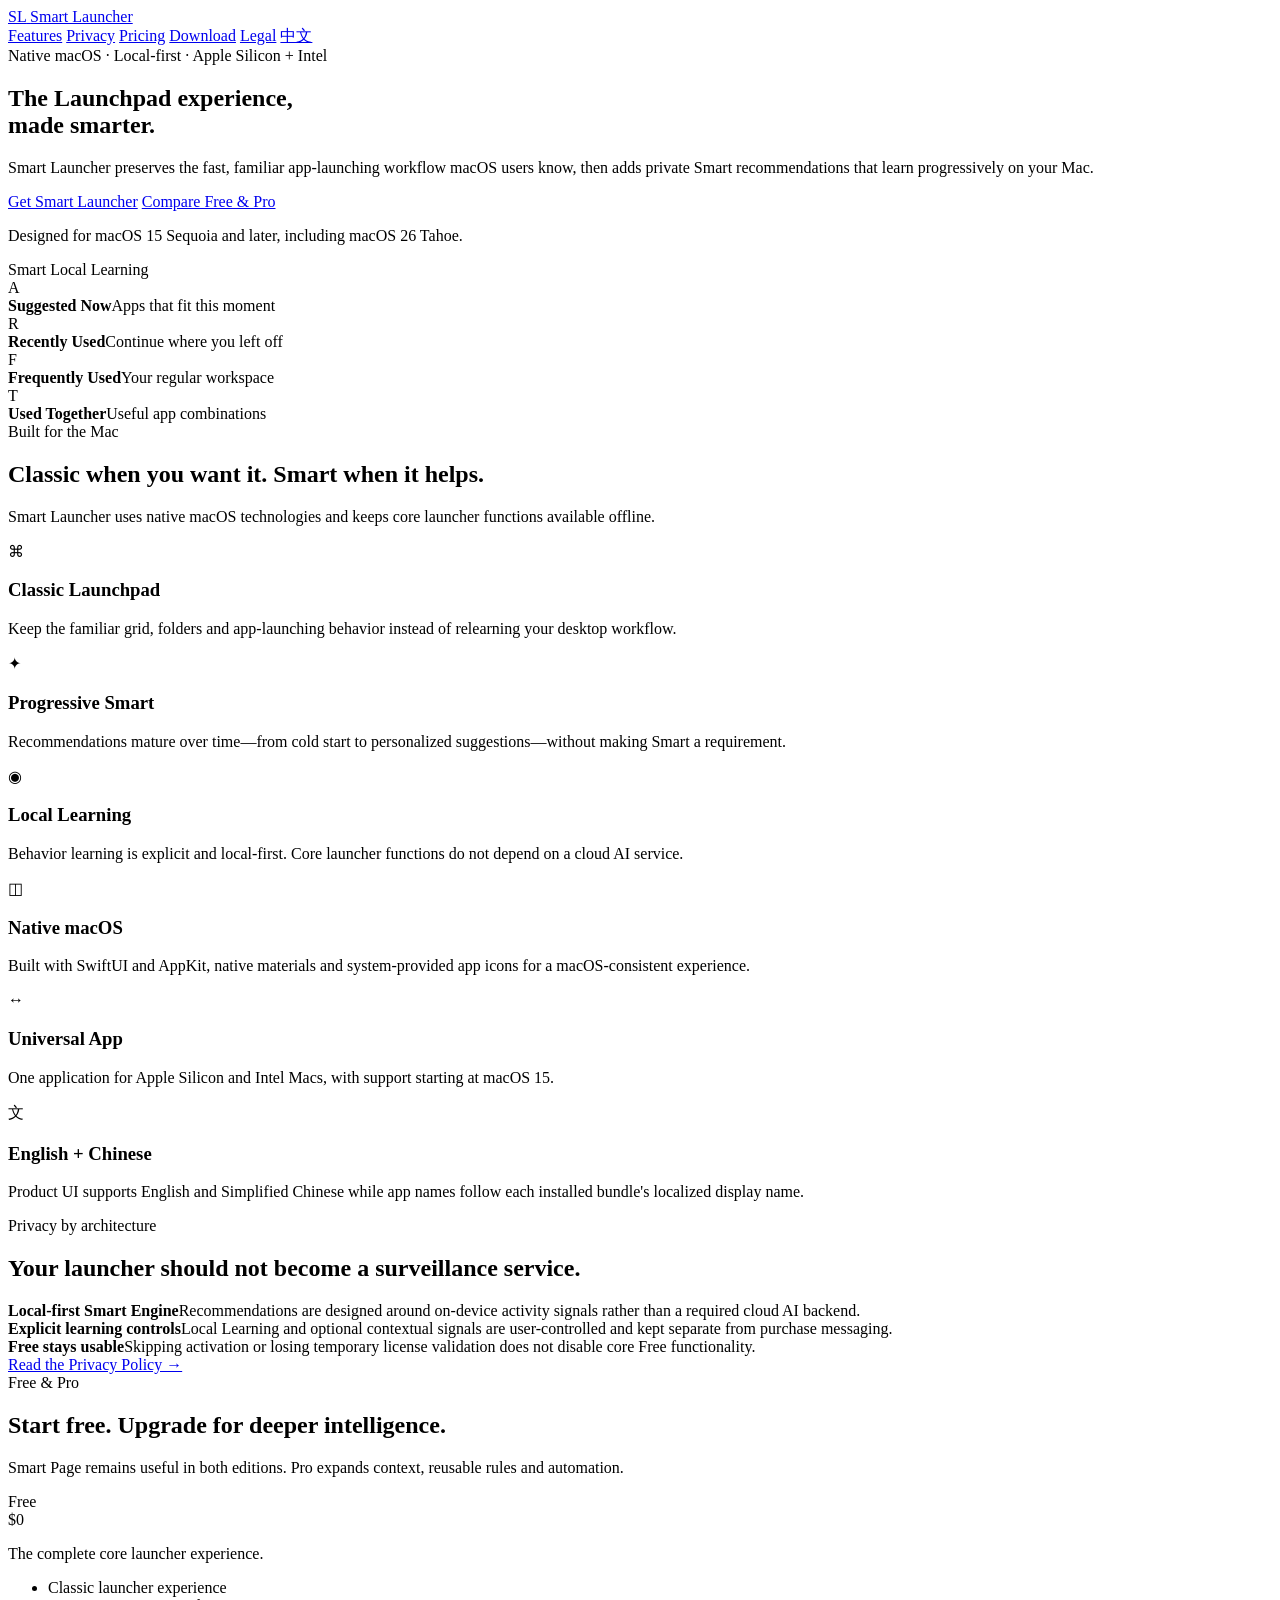
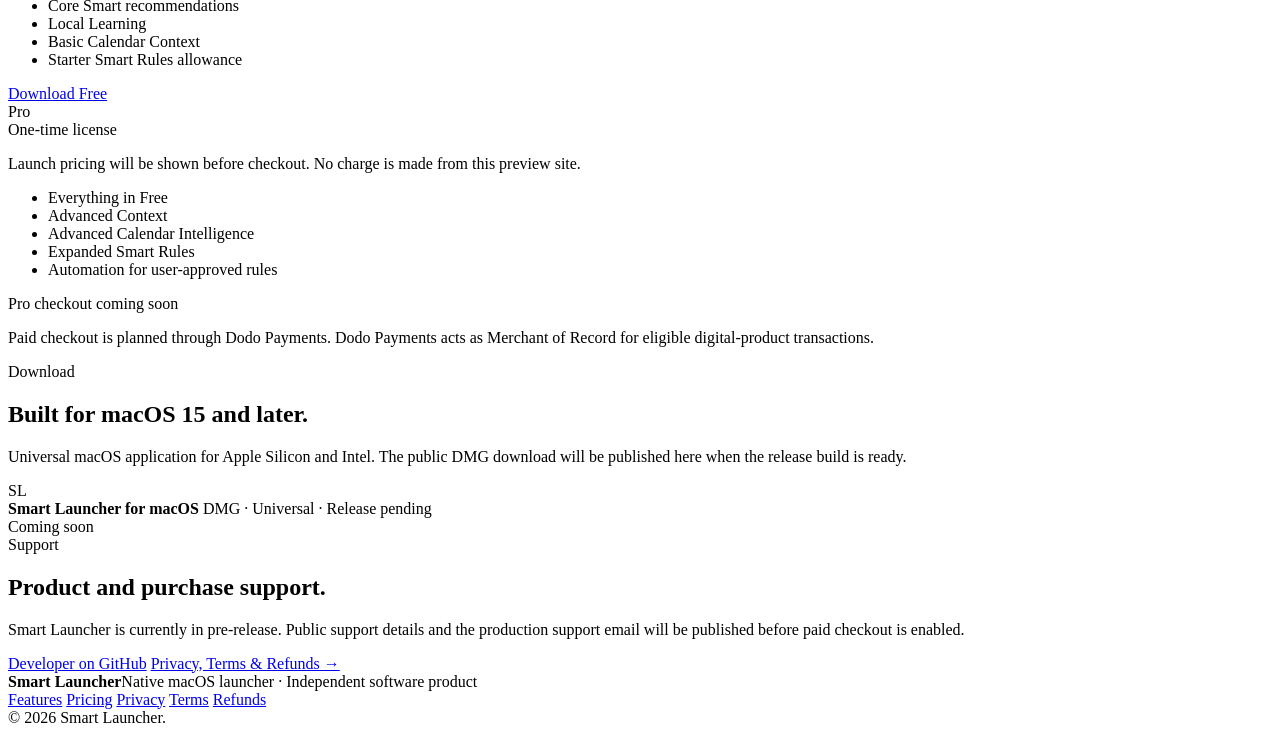
==== index.html @ ef4500dd "feat: add English landing page" ====
<!doctype html>
<html lang="en" data-page="home">
<head>
  <meta charset="utf-8">
  <meta name="viewport" content="width=device-width, initial-scale=1">
  <meta name="description" content="Smart Launcher is a native macOS launcher that keeps the familiar Launchpad experience and adds private, local-first Smart recommendations.">
  <meta name="theme-color" content="#f5f5f7">
  <link rel="alternate" hreflang="en" href="./index.html">
  <link rel="alternate" hreflang="zh-Hans" href="./index-zh.html">
  <title>Smart Launcher — A smarter Launchpad for macOS</title>
  <link rel="stylesheet" href="./assets/styles.css">
</head>
<body>
  <header class="site-header">
    <div class="shell nav-wrap">
      <a class="brand" href="#top" aria-label="Smart Launcher home">
        <span class="brand-mark" aria-hidden="true">SL</span>
        <span>Smart Launcher</span>
      </a>
      <nav class="nav-links" aria-label="Primary navigation">
        <a href="#features">Features</a>
        <a href="#privacy">Privacy</a>
        <a href="#pricing">Pricing</a>
        <a href="#download">Download</a>
        <a href="./legal.html">Legal</a>
        <a class="language-switch" href="./index-zh.html" data-set-lang="zh-Hans" lang="zh-Hans">中文</a>
      </nav>
    </div>
  </header>

  <main id="top">
    <section class="hero shell">
      <div class="eyebrow">Native macOS · Local-first · Apple Silicon + Intel</div>
      <h1>The Launchpad experience,<br><span>made smarter.</span></h1>
      <p class="hero-copy">Smart Launcher preserves the fast, familiar app-launching workflow macOS users know, then adds private Smart recommendations that learn progressively on your Mac.</p>
      <div class="hero-actions">
        <a class="button button-primary" href="#download">Get Smart Launcher</a>
        <a class="button button-secondary" href="#pricing">Compare Free &amp; Pro</a>
      </div>
      <p class="compatibility">Designed for macOS 15 Sequoia and later, including macOS 26 Tahoe.</p>

      <div class="launcher-demo" aria-label="Illustration of Smart Launcher">
        <div class="demo-topbar">
          <span class="demo-title">Smart</span>
          <span class="demo-chip">Local Learning</span>
        </div>
        <div class="demo-grid">
          <div class="demo-card"><div class="demo-icon">A</div><strong>Suggested Now</strong><span>Apps that fit this moment</span></div>
          <div class="demo-card"><div class="demo-icon">R</div><strong>Recently Used</strong><span>Continue where you left off</span></div>
          <div class="demo-card"><div class="demo-icon">F</div><strong>Frequently Used</strong><span>Your regular workspace</span></div>
          <div class="demo-card"><div class="demo-icon">T</div><strong>Used Together</strong><span>Useful app combinations</span></div>
        </div>
      </div>
    </section>

    <section id="features" class="section shell">
      <div class="section-heading">
        <div class="eyebrow">Built for the Mac</div>
        <h2>Classic when you want it. Smart when it helps.</h2>
        <p>Smart Launcher uses native macOS technologies and keeps core launcher functions available offline.</p>
      </div>
      <div class="feature-grid">
        <article class="feature-card">
          <div class="feature-symbol">⌘</div>
          <h3>Classic Launchpad</h3>
          <p>Keep the familiar grid, folders and app-launching behavior instead of relearning your desktop workflow.</p>
        </article>
        <article class="feature-card">
          <div class="feature-symbol">✦</div>
          <h3>Progressive Smart</h3>
          <p>Recommendations mature over time—from cold start to personalized suggestions—without making Smart a requirement.</p>
        </article>
        <article class="feature-card">
          <div class="feature-symbol">◉</div>
          <h3>Local Learning</h3>
          <p>Behavior learning is explicit and local-first. Core launcher functions do not depend on a cloud AI service.</p>
        </article>
        <article class="feature-card">
          <div class="feature-symbol">◫</div>
          <h3>Native macOS</h3>
          <p>Built with SwiftUI and AppKit, native materials and system-provided app icons for a macOS-consistent experience.</p>
        </article>
        <article class="feature-card">
          <div class="feature-symbol">↔</div>
          <h3>Universal App</h3>
          <p>One application for Apple Silicon and Intel Macs, with support starting at macOS 15.</p>
        </article>
        <article class="feature-card">
          <div class="feature-symbol">文</div>
          <h3>English + Chinese</h3>
          <p>Product UI supports English and Simplified Chinese while app names follow each installed bundle's localized display name.</p>
        </article>
      </div>
    </section>

    <section id="privacy" class="section section-soft">
      <div class="shell privacy-layout">
        <div>
          <div class="eyebrow">Privacy by architecture</div>
          <h2>Your launcher should not become a surveillance service.</h2>
        </div>
        <div class="privacy-points">
          <div><strong>Local-first Smart Engine</strong><span>Recommendations are designed around on-device activity signals rather than a required cloud AI backend.</span></div>
          <div><strong>Explicit learning controls</strong><span>Local Learning and optional contextual signals are user-controlled and kept separate from purchase messaging.</span></div>
          <div><strong>Free stays usable</strong><span>Skipping activation or losing temporary license validation does not disable core Free functionality.</span></div>
          <a class="text-link" href="./legal.html#privacy-policy">Read the Privacy Policy →</a>
        </div>
      </div>
    </section>

    <section id="pricing" class="section shell">
      <div class="section-heading centered">
        <div class="eyebrow">Free &amp; Pro</div>
        <h2>Start free. Upgrade for deeper intelligence.</h2>
        <p>Smart Page remains useful in both editions. Pro expands context, reusable rules and automation.</p>
      </div>
      <div class="pricing-grid">
        <article class="price-card">
          <div class="price-kicker">Free</div>
          <div class="price">$0</div>
          <p class="price-copy">The complete core launcher experience.</p>
          <ul>
            <li>Classic launcher experience</li>
            <li>Core Smart recommendations</li>
            <li>Local Learning</li>
            <li>Basic Calendar Context</li>
            <li>Starter Smart Rules allowance</li>
          </ul>
          <a class="button button-secondary full" href="#download">Download Free</a>
        </article>
        <article class="price-card price-card-pro">
          <div class="price-kicker">Pro</div>
          <div class="price price-text">One-time license</div>
          <p class="price-copy">Launch pricing will be shown before checkout. No charge is made from this preview site.</p>
          <ul>
            <li>Everything in Free</li>
            <li>Advanced Context</li>
            <li>Advanced Calendar Intelligence</li>
            <li>Expanded Smart Rules</li>
            <li>Automation for user-approved rules</li>
          </ul>
          <span class="button button-disabled full" aria-disabled="true">Pro checkout coming soon</span>
        </article>
      </div>
      <p class="pricing-note">Paid checkout is planned through Dodo Payments. Dodo Payments acts as Merchant of Record for eligible digital-product transactions.</p>
    </section>

    <section id="download" class="section section-dark">
      <div class="shell download-layout">
        <div>
          <div class="eyebrow light">Download</div>
          <h2>Built for macOS 15 and later.</h2>
          <p>Universal macOS application for Apple Silicon and Intel. The public DMG download will be published here when the release build is ready.</p>
        </div>
        <div class="download-card">
          <div class="download-icon">SL</div>
          <div>
            <strong>Smart Launcher for macOS</strong>
            <span>DMG · Universal · Release pending</span>
          </div>
          <span class="button button-disabled-dark" aria-disabled="true">Coming soon</span>
        </div>
      </div>
    </section>

    <section id="support" class="section shell support-section">
      <div>
        <div class="eyebrow">Support</div>
        <h2>Product and purchase support.</h2>
        <p>Smart Launcher is currently in pre-release. Public support details and the production support email will be published before paid checkout is enabled.</p>
      </div>
      <div class="support-links">
        <a class="button button-secondary" href="https://github.com/qianer-lab" rel="noreferrer">Developer on GitHub</a>
        <a class="text-link" href="./legal.html">Privacy, Terms &amp; Refunds →</a>
      </div>
    </section>
  </main>

  <footer class="site-footer">
    <div class="shell footer-wrap">
      <div><strong>Smart Launcher</strong><span>Native macOS launcher · Independent software product</span></div>
      <nav aria-label="Footer navigation">
        <a href="#features">Features</a>
        <a href="#pricing">Pricing</a>
        <a href="./legal.html#privacy-policy">Privacy</a>
        <a href="./legal.html#terms">Terms</a>
        <a href="./legal.html#refund-policy">Refunds</a>
      </nav>
      <div class="copyright">© <span id="year">2026</span> Smart Launcher.</div>
    </div>
  </footer>

  <script src="./assets/site.js"></script>
</body>
</html>
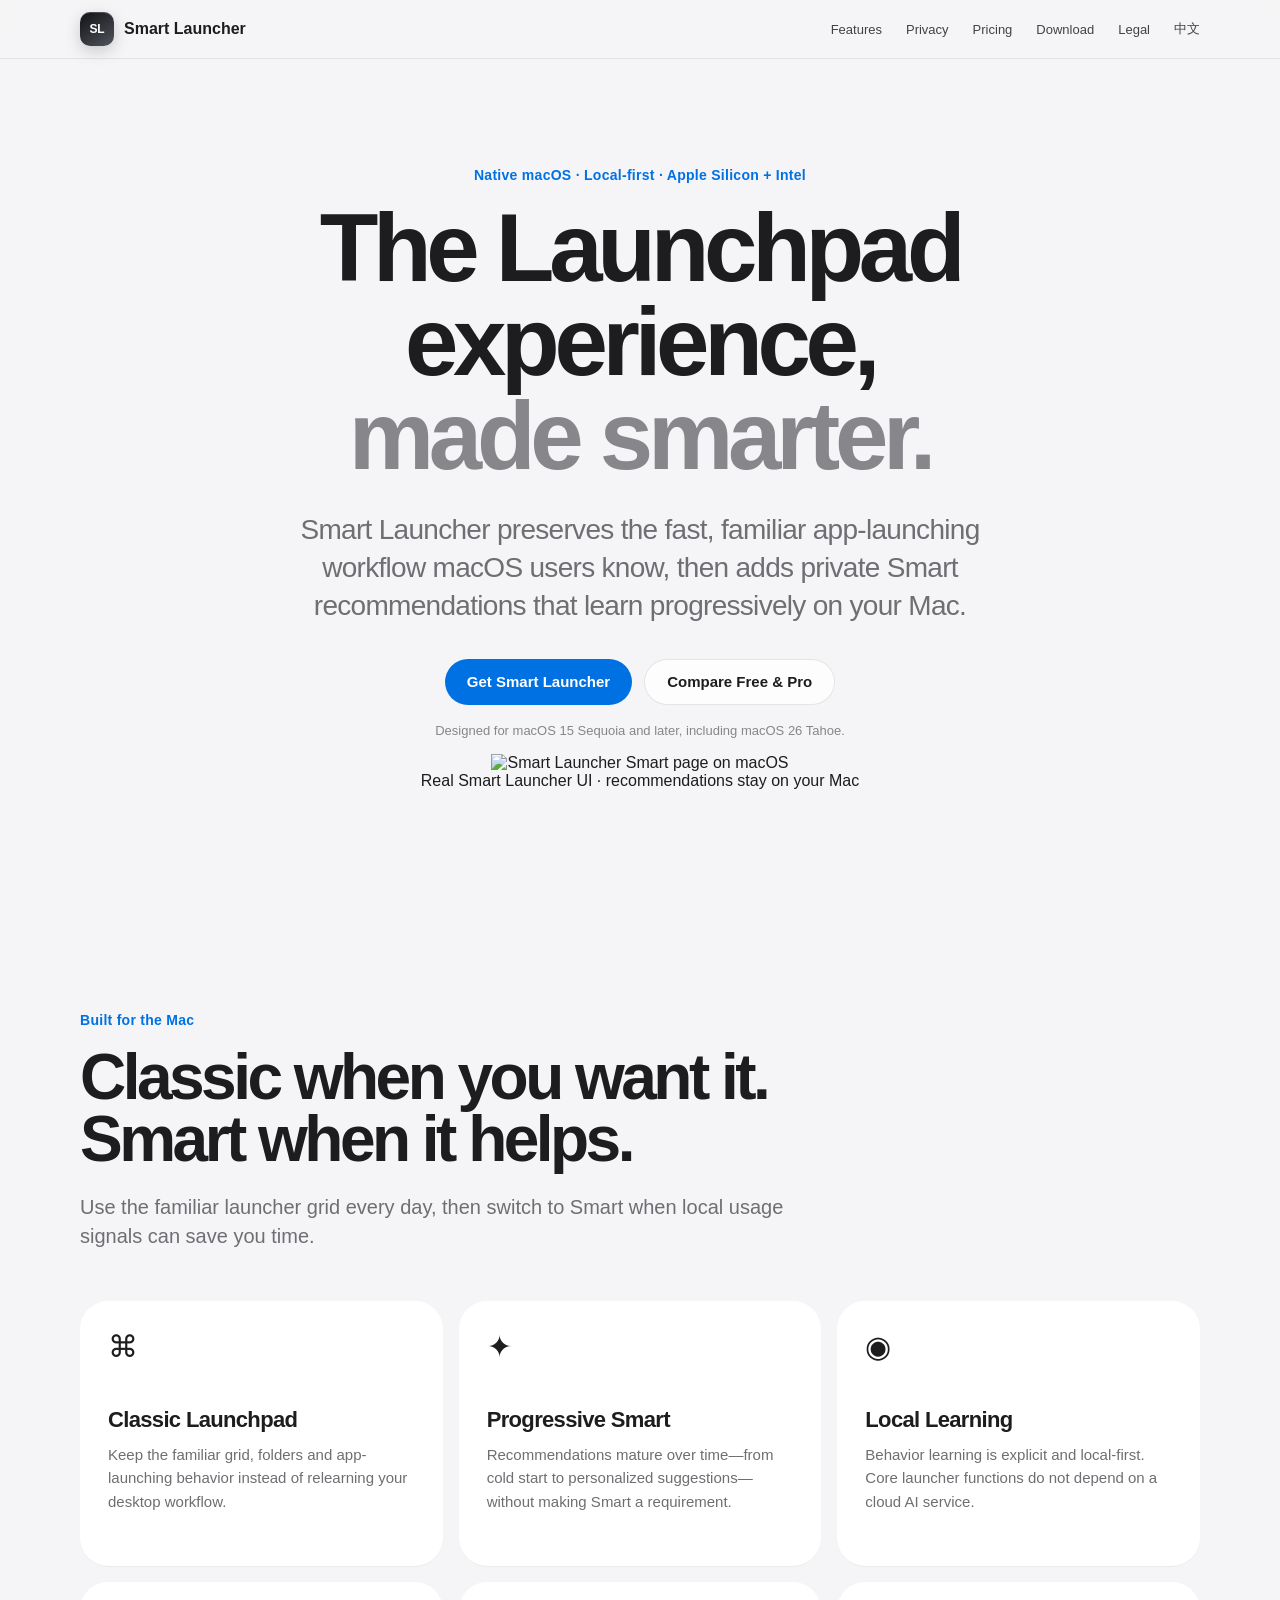
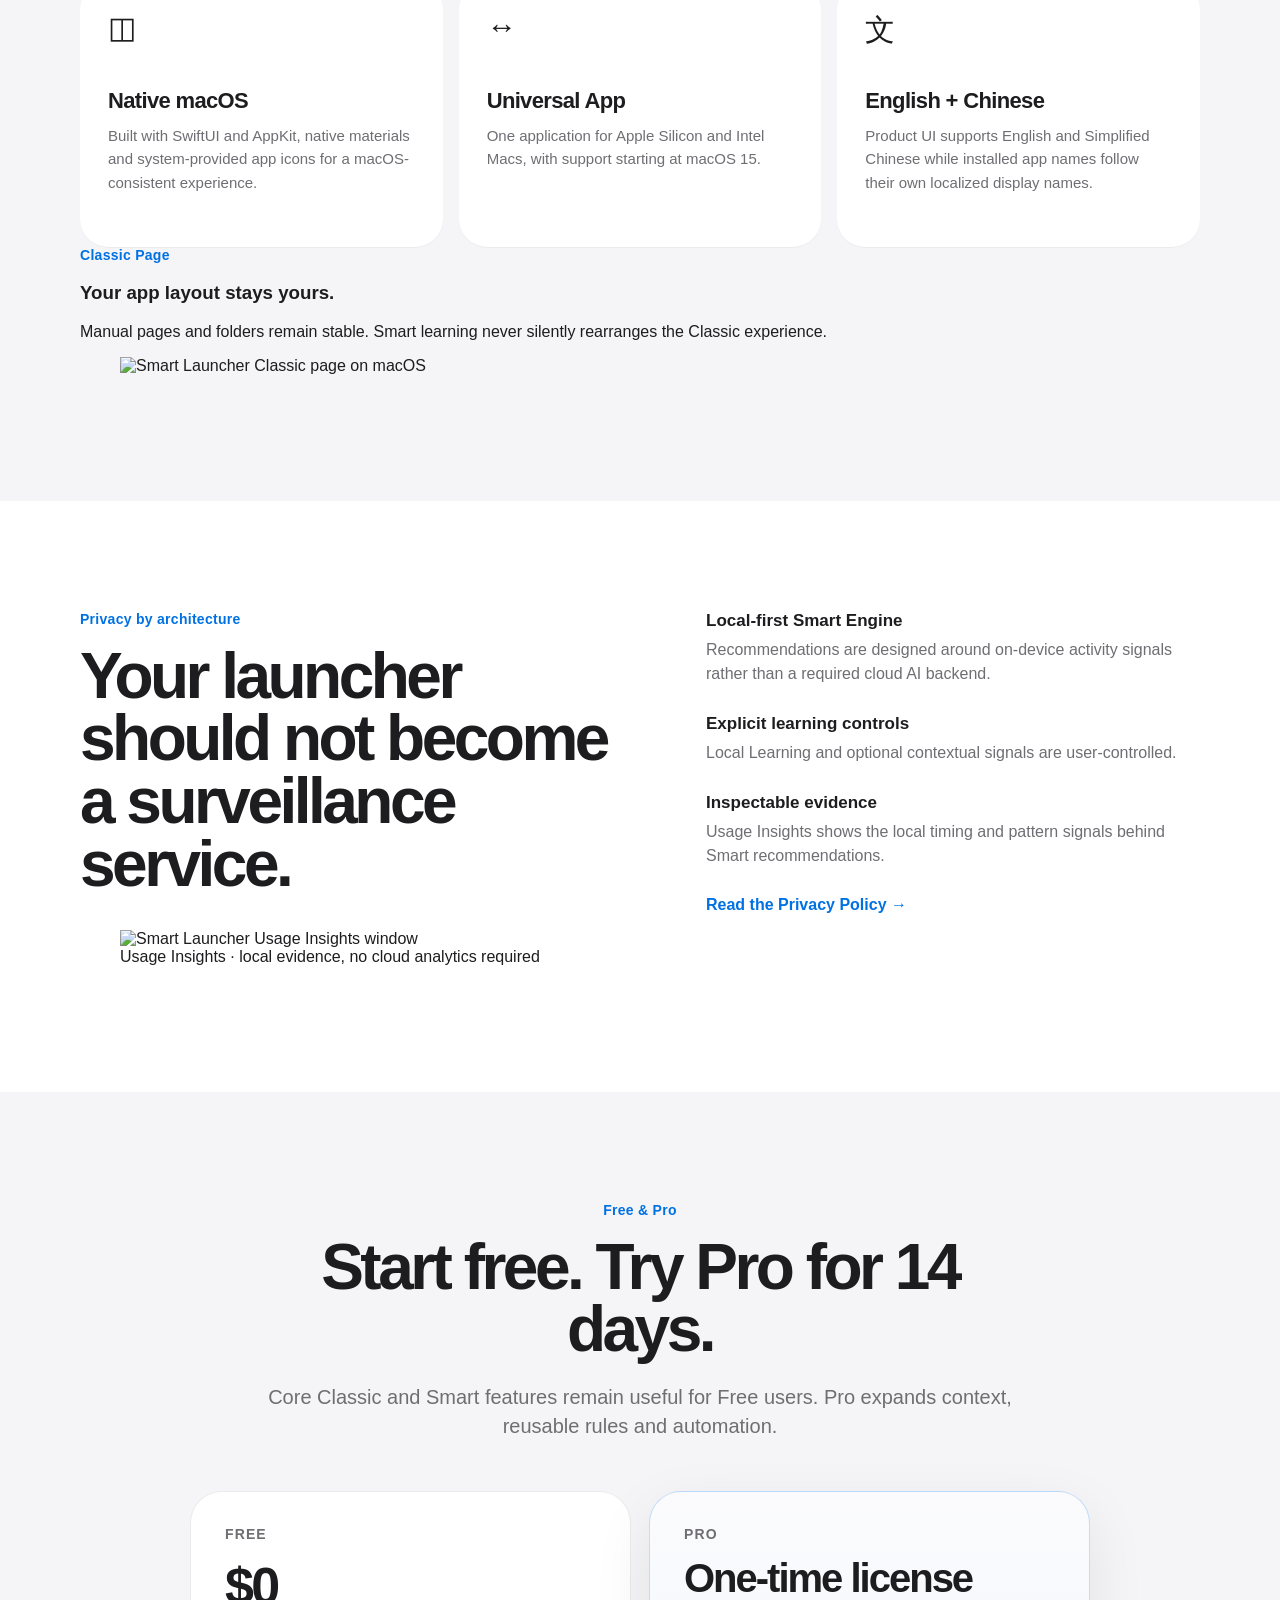
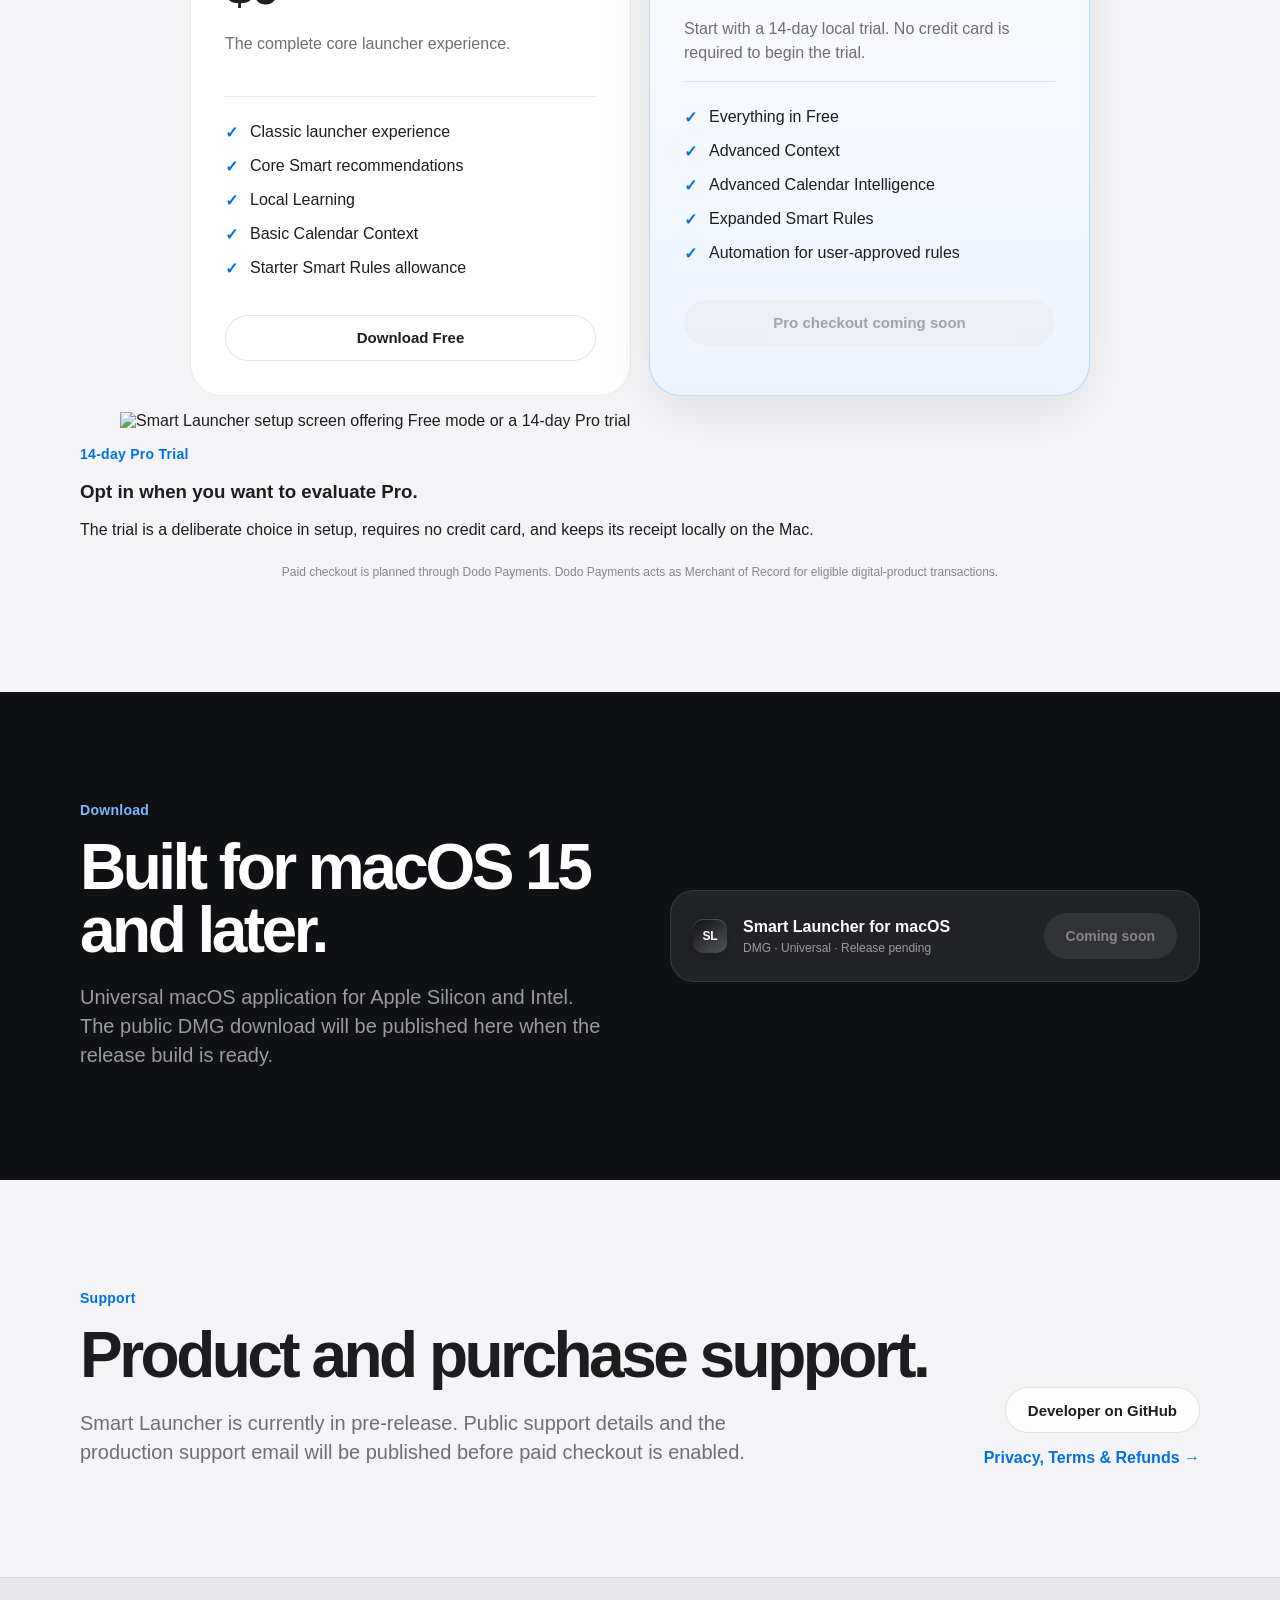
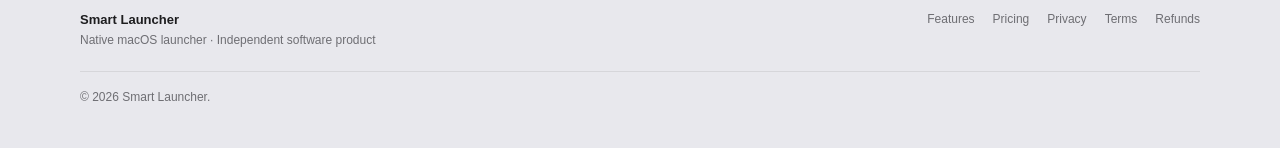
==== commit 2581436a: "web: replace mock hero with real product screenshots" ====
--- a/index.html
+++ b/index.html
@@ -9,20 +9,16 @@
   <link rel="alternate" hreflang="zh-Hans" href="./index-zh.html">
   <title>Smart Launcher — A smarter Launchpad for macOS</title>
   <link rel="stylesheet" href="./assets/styles.css">
+  <link rel="stylesheet" href="./assets/product-shots.css">
 </head>
 <body>
   <header class="site-header">
     <div class="shell nav-wrap">
       <a class="brand" href="#top" aria-label="Smart Launcher home">
-        <span class="brand-mark" aria-hidden="true">SL</span>
-        <span>Smart Launcher</span>
+        <span class="brand-mark" aria-hidden="true">SL</span><span>Smart Launcher</span>
       </a>
       <nav class="nav-links" aria-label="Primary navigation">
-        <a href="#features">Features</a>
-        <a href="#privacy">Privacy</a>
-        <a href="#pricing">Pricing</a>
-        <a href="#download">Download</a>
-        <a href="./legal.html">Legal</a>
+        <a href="#features">Features</a><a href="#privacy">Privacy</a><a href="#pricing">Pricing</a><a href="#download">Download</a><a href="./legal.html">Legal</a>
         <a class="language-switch" href="./index-zh.html" data-set-lang="zh-Hans" lang="zh-Hans">中文</a>
       </nav>
     </div>
@@ -33,163 +29,66 @@
       <div class="eyebrow">Native macOS · Local-first · Apple Silicon + Intel</div>
       <h1>The Launchpad experience,<br><span>made smarter.</span></h1>
       <p class="hero-copy">Smart Launcher preserves the fast, familiar app-launching workflow macOS users know, then adds private Smart recommendations that learn progressively on your Mac.</p>
-      <div class="hero-actions">
-        <a class="button button-primary" href="#download">Get Smart Launcher</a>
-        <a class="button button-secondary" href="#pricing">Compare Free &amp; Pro</a>
-      </div>
+      <div class="hero-actions"><a class="button button-primary" href="#download">Get Smart Launcher</a><a class="button button-secondary" href="#pricing">Compare Free &amp; Pro</a></div>
       <p class="compatibility">Designed for macOS 15 Sequoia and later, including macOS 26 Tahoe.</p>
-
-      <div class="launcher-demo" aria-label="Illustration of Smart Launcher">
-        <div class="demo-topbar">
-          <span class="demo-title">Smart</span>
-          <span class="demo-chip">Local Learning</span>
-        </div>
-        <div class="demo-grid">
-          <div class="demo-card"><div class="demo-icon">A</div><strong>Suggested Now</strong><span>Apps that fit this moment</span></div>
-          <div class="demo-card"><div class="demo-icon">R</div><strong>Recently Used</strong><span>Continue where you left off</span></div>
-          <div class="demo-card"><div class="demo-icon">F</div><strong>Frequently Used</strong><span>Your regular workspace</span></div>
-          <div class="demo-card"><div class="demo-icon">T</div><strong>Used Together</strong><span>Useful app combinations</span></div>
-        </div>
-      </div>
+      <figure class="product-shot product-shot-hero">
+        <img src="./assets/screenshots/smart-en.jpg" alt="Smart Launcher Smart page on macOS" width="1000" height="650" fetchpriority="high">
+        <figcaption>Real Smart Launcher UI · recommendations stay on your Mac</figcaption>
+      </figure>
     </section>
 
     <section id="features" class="section shell">
-      <div class="section-heading">
-        <div class="eyebrow">Built for the Mac</div>
-        <h2>Classic when you want it. Smart when it helps.</h2>
-        <p>Smart Launcher uses native macOS technologies and keeps core launcher functions available offline.</p>
+      <div class="section-heading"><div class="eyebrow">Built for the Mac</div><h2>Classic when you want it. Smart when it helps.</h2><p>Use the familiar launcher grid every day, then switch to Smart when local usage signals can save you time.</p></div>
+      <div class="feature-grid">
+        <article class="feature-card"><div class="feature-symbol">⌘</div><h3>Classic Launchpad</h3><p>Keep the familiar grid, folders and app-launching behavior instead of relearning your desktop workflow.</p></article>
+        <article class="feature-card"><div class="feature-symbol">✦</div><h3>Progressive Smart</h3><p>Recommendations mature over time—from cold start to personalized suggestions—without making Smart a requirement.</p></article>
+        <article class="feature-card"><div class="feature-symbol">◉</div><h3>Local Learning</h3><p>Behavior learning is explicit and local-first. Core launcher functions do not depend on a cloud AI service.</p></article>
+        <article class="feature-card"><div class="feature-symbol">◫</div><h3>Native macOS</h3><p>Built with SwiftUI and AppKit, native materials and system-provided app icons for a macOS-consistent experience.</p></article>
+        <article class="feature-card"><div class="feature-symbol">↔</div><h3>Universal App</h3><p>One application for Apple Silicon and Intel Macs, with support starting at macOS 15.</p></article>
+        <article class="feature-card"><div class="feature-symbol">文</div><h3>English + Chinese</h3><p>Product UI supports English and Simplified Chinese while installed app names follow their own localized display names.</p></article>
       </div>
-      <div class="feature-grid">
-        <article class="feature-card">
-          <div class="feature-symbol">⌘</div>
-          <h3>Classic Launchpad</h3>
-          <p>Keep the familiar grid, folders and app-launching behavior instead of relearning your desktop workflow.</p>
-        </article>
-        <article class="feature-card">
-          <div class="feature-symbol">✦</div>
-          <h3>Progressive Smart</h3>
-          <p>Recommendations mature over time—from cold start to personalized suggestions—without making Smart a requirement.</p>
-        </article>
-        <article class="feature-card">
-          <div class="feature-symbol">◉</div>
-          <h3>Local Learning</h3>
-          <p>Behavior learning is explicit and local-first. Core launcher functions do not depend on a cloud AI service.</p>
-        </article>
-        <article class="feature-card">
-          <div class="feature-symbol">◫</div>
-          <h3>Native macOS</h3>
-          <p>Built with SwiftUI and AppKit, native materials and system-provided app icons for a macOS-consistent experience.</p>
-        </article>
-        <article class="feature-card">
-          <div class="feature-symbol">↔</div>
-          <h3>Universal App</h3>
-          <p>One application for Apple Silicon and Intel Macs, with support starting at macOS 15.</p>
-        </article>
-        <article class="feature-card">
-          <div class="feature-symbol">文</div>
-          <h3>English + Chinese</h3>
-          <p>Product UI supports English and Simplified Chinese while app names follow each installed bundle's localized display name.</p>
-        </article>
+      <div class="product-story product-story-classic">
+        <div class="product-story-copy"><div class="eyebrow">Classic Page</div><h3>Your app layout stays yours.</h3><p>Manual pages and folders remain stable. Smart learning never silently rearranges the Classic experience.</p></div>
+        <figure class="product-shot"><img src="./assets/screenshots/classic-en.jpg" alt="Smart Launcher Classic page on macOS" width="1000" height="650" loading="lazy"></figure>
       </div>
     </section>
 
     <section id="privacy" class="section section-soft">
       <div class="shell privacy-layout">
-        <div>
-          <div class="eyebrow">Privacy by architecture</div>
-          <h2>Your launcher should not become a surveillance service.</h2>
-        </div>
+        <div><div class="eyebrow">Privacy by architecture</div><h2>Your launcher should not become a surveillance service.</h2></div>
         <div class="privacy-points">
           <div><strong>Local-first Smart Engine</strong><span>Recommendations are designed around on-device activity signals rather than a required cloud AI backend.</span></div>
-          <div><strong>Explicit learning controls</strong><span>Local Learning and optional contextual signals are user-controlled and kept separate from purchase messaging.</span></div>
-          <div><strong>Free stays usable</strong><span>Skipping activation or losing temporary license validation does not disable core Free functionality.</span></div>
+          <div><strong>Explicit learning controls</strong><span>Local Learning and optional contextual signals are user-controlled.</span></div>
+          <div><strong>Inspectable evidence</strong><span>Usage Insights shows the local timing and pattern signals behind Smart recommendations.</span></div>
           <a class="text-link" href="./legal.html#privacy-policy">Read the Privacy Policy →</a>
         </div>
+      </div>
+      <div class="shell evidence-shot-wrap">
+        <figure class="product-shot product-shot-window"><img src="./assets/screenshots/usage-insights.jpg" alt="Smart Launcher Usage Insights window" width="800" height="559" loading="lazy"><figcaption>Usage Insights · local evidence, no cloud analytics required</figcaption></figure>
       </div>
     </section>
 
     <section id="pricing" class="section shell">
-      <div class="section-heading centered">
-        <div class="eyebrow">Free &amp; Pro</div>
-        <h2>Start free. Upgrade for deeper intelligence.</h2>
-        <p>Smart Page remains useful in both editions. Pro expands context, reusable rules and automation.</p>
+      <div class="section-heading centered"><div class="eyebrow">Free &amp; Pro</div><h2>Start free. Try Pro for 14 days.</h2><p>Core Classic and Smart features remain useful for Free users. Pro expands context, reusable rules and automation.</p></div>
+      <div class="pricing-grid">
+        <article class="price-card"><div class="price-kicker">Free</div><div class="price">$0</div><p class="price-copy">The complete core launcher experience.</p><ul><li>Classic launcher experience</li><li>Core Smart recommendations</li><li>Local Learning</li><li>Basic Calendar Context</li><li>Starter Smart Rules allowance</li></ul><a class="button button-secondary full" href="#download">Download Free</a></article>
+        <article class="price-card price-card-pro"><div class="price-kicker">Pro</div><div class="price price-text">One-time license</div><p class="price-copy">Start with a 14-day local trial. No credit card is required to begin the trial.</p><ul><li>Everything in Free</li><li>Advanced Context</li><li>Advanced Calendar Intelligence</li><li>Expanded Smart Rules</li><li>Automation for user-approved rules</li></ul><span class="button button-disabled full" aria-disabled="true">Pro checkout coming soon</span></article>
       </div>
-      <div class="pricing-grid">
-        <article class="price-card">
-          <div class="price-kicker">Free</div>
-          <div class="price">$0</div>
-          <p class="price-copy">The complete core launcher experience.</p>
-          <ul>
-            <li>Classic launcher experience</li>
-            <li>Core Smart recommendations</li>
-            <li>Local Learning</li>
-            <li>Basic Calendar Context</li>
-            <li>Starter Smart Rules allowance</li>
-          </ul>
-          <a class="button button-secondary full" href="#download">Download Free</a>
-        </article>
-        <article class="price-card price-card-pro">
-          <div class="price-kicker">Pro</div>
-          <div class="price price-text">One-time license</div>
-          <p class="price-copy">Launch pricing will be shown before checkout. No charge is made from this preview site.</p>
-          <ul>
-            <li>Everything in Free</li>
-            <li>Advanced Context</li>
-            <li>Advanced Calendar Intelligence</li>
-            <li>Expanded Smart Rules</li>
-            <li>Automation for user-approved rules</li>
-          </ul>
-          <span class="button button-disabled full" aria-disabled="true">Pro checkout coming soon</span>
-        </article>
+      <div class="trial-story">
+        <figure class="product-shot product-shot-window"><img src="./assets/screenshots/setup-pro.jpg" alt="Smart Launcher setup screen offering Free mode or a 14-day Pro trial" width="800" height="639" loading="lazy"></figure>
+        <div class="trial-copy"><div class="eyebrow">14-day Pro Trial</div><h3>Opt in when you want to evaluate Pro.</h3><p>The trial is a deliberate choice in setup, requires no credit card, and keeps its receipt locally on the Mac.</p></div>
       </div>
       <p class="pricing-note">Paid checkout is planned through Dodo Payments. Dodo Payments acts as Merchant of Record for eligible digital-product transactions.</p>
     </section>
 
     <section id="download" class="section section-dark">
-      <div class="shell download-layout">
-        <div>
-          <div class="eyebrow light">Download</div>
-          <h2>Built for macOS 15 and later.</h2>
-          <p>Universal macOS application for Apple Silicon and Intel. The public DMG download will be published here when the release build is ready.</p>
-        </div>
-        <div class="download-card">
-          <div class="download-icon">SL</div>
-          <div>
-            <strong>Smart Launcher for macOS</strong>
-            <span>DMG · Universal · Release pending</span>
-          </div>
-          <span class="button button-disabled-dark" aria-disabled="true">Coming soon</span>
-        </div>
-      </div>
+      <div class="shell download-layout"><div><div class="eyebrow light">Download</div><h2>Built for macOS 15 and later.</h2><p>Universal macOS application for Apple Silicon and Intel. The public DMG download will be published here when the release build is ready.</p></div><div class="download-card"><div class="download-icon">SL</div><div><strong>Smart Launcher for macOS</strong><span>DMG · Universal · Release pending</span></div><span class="button button-disabled-dark" aria-disabled="true">Coming soon</span></div></div>
     </section>
 
-    <section id="support" class="section shell support-section">
-      <div>
-        <div class="eyebrow">Support</div>
-        <h2>Product and purchase support.</h2>
-        <p>Smart Launcher is currently in pre-release. Public support details and the production support email will be published before paid checkout is enabled.</p>
-      </div>
-      <div class="support-links">
-        <a class="button button-secondary" href="https://github.com/qianer-lab" rel="noreferrer">Developer on GitHub</a>
-        <a class="text-link" href="./legal.html">Privacy, Terms &amp; Refunds →</a>
-      </div>
-    </section>
+    <section id="support" class="section shell support-section"><div><div class="eyebrow">Support</div><h2>Product and purchase support.</h2><p>Smart Launcher is currently in pre-release. Public support details and the production support email will be published before paid checkout is enabled.</p></div><div class="support-links"><a class="button button-secondary" href="https://github.com/qianer-lab" rel="noreferrer">Developer on GitHub</a><a class="text-link" href="./legal.html">Privacy, Terms &amp; Refunds →</a></div></section>
   </main>
 
-  <footer class="site-footer">
-    <div class="shell footer-wrap">
-      <div><strong>Smart Launcher</strong><span>Native macOS launcher · Independent software product</span></div>
-      <nav aria-label="Footer navigation">
-        <a href="#features">Features</a>
-        <a href="#pricing">Pricing</a>
-        <a href="./legal.html#privacy-policy">Privacy</a>
-        <a href="./legal.html#terms">Terms</a>
-        <a href="./legal.html#refund-policy">Refunds</a>
-      </nav>
-      <div class="copyright">© <span id="year">2026</span> Smart Launcher.</div>
-    </div>
-  </footer>
-
+  <footer class="site-footer"><div class="shell footer-wrap"><div><strong>Smart Launcher</strong><span>Native macOS launcher · Independent software product</span></div><nav aria-label="Footer navigation"><a href="#features">Features</a><a href="#pricing">Pricing</a><a href="./legal.html#privacy-policy">Privacy</a><a href="./legal.html#terms">Terms</a><a href="./legal.html#refund-policy">Refunds</a></nav><div class="copyright">© <span id="year">2026</span> Smart Launcher.</div></div></footer>
   <script src="./assets/site.js"></script>
 </body>
 </html>
--- a/assets/styles.css
+++ b/assets/styles.css
@@ -0,0 +1,163 @@
+:root {
+  color-scheme: light;
+  --bg: #f5f5f7;
+  --surface: rgba(255,255,255,.78);
+  --surface-solid: #fff;
+  --text: #1d1d1f;
+  --muted: #6e6e73;
+  --line: rgba(0,0,0,.08);
+  --accent: #0071e3;
+  --accent-hover: #0077ed;
+  --radius: 28px;
+  --shadow: 0 20px 60px rgba(0,0,0,.08);
+}
+
+* { box-sizing: border-box; }
+html { scroll-behavior: smooth; }
+body {
+  margin: 0;
+  font-family: -apple-system, BlinkMacSystemFont, "SF Pro Text", "Helvetica Neue", Arial, sans-serif;
+  color: var(--text);
+  background: var(--bg);
+  -webkit-font-smoothing: antialiased;
+}
+a { color: inherit; text-decoration: none; }
+.shell { width: min(1120px, calc(100% - 40px)); margin: 0 auto; }
+.site-header {
+  position: sticky; top: 0; z-index: 20;
+  background: rgba(245,245,247,.78);
+  backdrop-filter: saturate(180%) blur(20px);
+  -webkit-backdrop-filter: saturate(180%) blur(20px);
+  border-bottom: 1px solid var(--line);
+}
+.nav-wrap { min-height: 58px; display: flex; align-items: center; justify-content: space-between; gap: 24px; }
+.brand { display: inline-flex; align-items: center; gap: 10px; font-weight: 650; }
+.brand-mark, .download-icon {
+  width: 34px; height: 34px; border-radius: 10px; display: grid; place-items: center;
+  color: white; font-size: 12px; font-weight: 800; letter-spacing: -.02em;
+  background: linear-gradient(145deg,#101114,#51545d);
+  box-shadow: inset 0 1px 0 rgba(255,255,255,.2), 0 5px 16px rgba(0,0,0,.18);
+}
+.nav-links { display: flex; align-items: center; gap: 24px; font-size: 13px; color: #424245; }
+.nav-links a:hover, .site-footer a:hover { color: var(--accent); }
+.hero { text-align: center; padding: 108px 0 96px; }
+.eyebrow { font-size: 14px; font-weight: 700; letter-spacing: .02em; color: var(--accent); margin-bottom: 18px; }
+.hero h1, .section-heading h2, .privacy-layout h2, .download-layout h2, .support-section h2 {
+  margin: 0; letter-spacing: -.055em; line-height: .98;
+}
+.hero h1 { font-size: clamp(54px, 8vw, 96px); font-weight: 760; }
+.hero h1 span { color: #86868b; }
+.hero-copy { width: min(760px,100%); margin: 28px auto 0; color: var(--muted); font-size: clamp(20px,2.4vw,28px); line-height: 1.35; letter-spacing: -.025em; }
+.hero-actions { display: flex; justify-content: center; gap: 12px; flex-wrap: wrap; margin-top: 34px; }
+.button { display: inline-flex; align-items: center; justify-content: center; min-height: 46px; padding: 0 22px; border-radius: 999px; font-size: 15px; font-weight: 600; transition: .18s ease; }
+.button-primary { color: white; background: var(--accent); }
+.button-primary:hover { background: var(--accent-hover); transform: translateY(-1px); }
+.button-secondary { background: rgba(255,255,255,.82); border: 1px solid rgba(0,0,0,.1); }
+.button-secondary:hover { background: white; transform: translateY(-1px); }
+.button-disabled, .button-disabled-dark { cursor: default; opacity: .6; }
+.button-disabled { background: #ececf0; color: #6e6e73; }
+.button-disabled-dark { background: rgba(255,255,255,.12); color: rgba(255,255,255,.72); }
+.full { width: 100%; }
+.compatibility { margin: 18px 0 0; color: #86868b; font-size: 13px; }
+.launcher-demo {
+  width: min(980px,100%); margin: 72px auto 0; padding: 28px; border-radius: 34px;
+  text-align: left; color: white;
+  background:
+    radial-gradient(circle at 18% 0%, rgba(118,165,255,.58), transparent 38%),
+    radial-gradient(circle at 90% 18%, rgba(255,137,171,.36), transparent 35%),
+    linear-gradient(145deg,#272a31,#15171d 65%);
+  box-shadow: 0 36px 90px rgba(0,0,0,.2), inset 0 1px 0 rgba(255,255,255,.12);
+}
+.demo-topbar { display: flex; justify-content: space-between; align-items: center; padding: 2px 4px 22px; }
+.demo-title { font-size: 17px; font-weight: 700; }
+.demo-chip { border: 1px solid rgba(255,255,255,.18); background: rgba(255,255,255,.09); border-radius: 999px; padding: 7px 11px; font-size: 12px; color: rgba(255,255,255,.82); }
+.demo-grid { display: grid; grid-template-columns: repeat(4,1fr); gap: 14px; }
+.demo-card { min-height: 180px; padding: 20px; border-radius: 22px; background: rgba(255,255,255,.11); border: 1px solid rgba(255,255,255,.1); backdrop-filter: blur(22px); display: flex; flex-direction: column; align-items: flex-start; }
+.demo-card strong { margin-top: auto; font-size: 15px; }
+.demo-card span { font-size: 12px; margin-top: 6px; color: rgba(255,255,255,.62); }
+.demo-icon { width: 48px; height: 48px; border-radius: 14px; display: grid; place-items: center; background: rgba(255,255,255,.18); font-weight: 800; }
+.section { padding: 110px 0; }
+.section-soft { background: #fff; }
+.section-heading { max-width: 760px; margin-bottom: 50px; }
+.section-heading.centered { text-align: center; margin-left: auto; margin-right: auto; }
+.section-heading h2, .privacy-layout h2, .download-layout h2, .support-section h2 { font-size: clamp(40px,5vw,64px); }
+.section-heading p, .support-section p, .download-layout p { margin: 22px 0 0; color: var(--muted); font-size: 20px; line-height: 1.45; }
+.feature-grid { display: grid; grid-template-columns: repeat(3,1fr); gap: 16px; }
+.feature-card { min-height: 265px; padding: 28px; border-radius: var(--radius); background: var(--surface-solid); box-shadow: 0 1px 0 rgba(0,0,0,.04); }
+.feature-symbol { font-size: 30px; height: 54px; }
+.feature-card h3 { margin: 24px 0 10px; font-size: 22px; letter-spacing: -.03em; }
+.feature-card p { margin: 0; color: var(--muted); line-height: 1.55; font-size: 15px; }
+.privacy-layout { display: grid; grid-template-columns: 1.05fr .95fr; gap: 80px; align-items: start; }
+.privacy-points { display: grid; gap: 28px; }
+.privacy-points div { display: grid; gap: 7px; }
+.privacy-points strong { font-size: 17px; }
+.privacy-points span { color: var(--muted); line-height: 1.5; }
+.text-link { color: var(--accent); font-weight: 600; }
+.pricing-grid { display: grid; grid-template-columns: repeat(2,1fr); gap: 18px; max-width: 900px; margin: 0 auto; }
+.price-card { padding: 34px; border-radius: 32px; background: #fff; border: 1px solid var(--line); }
+.price-card-pro { background: linear-gradient(180deg,#fbfbfd,#eef4ff); border-color: rgba(0,113,227,.22); box-shadow: var(--shadow); }
+.price-kicker { font-size: 14px; font-weight: 750; color: var(--muted); text-transform: uppercase; letter-spacing: .08em; }
+.price { font-size: 52px; font-weight: 760; letter-spacing: -.05em; margin-top: 14px; }
+.price-text { font-size: 40px; }
+.price-copy { min-height: 48px; color: var(--muted); line-height: 1.5; }
+.price-card ul { list-style: none; padding: 18px 0 6px; margin: 0 0 24px; border-top: 1px solid var(--line); }
+.price-card li { padding: 8px 0 8px 25px; position: relative; }
+.price-card li::before { content: "✓"; position: absolute; left: 0; color: var(--accent); font-weight: 800; }
+.pricing-note { max-width: 780px; margin: 24px auto 0; text-align: center; color: #86868b; font-size: 12px; line-height: 1.55; }
+.section-dark { background: #101114; color: white; }
+.download-layout { display: grid; grid-template-columns: 1fr 1fr; gap: 60px; align-items: center; }
+.eyebrow.light { color: #7eb8ff; }
+.download-layout p { color: rgba(255,255,255,.58); }
+.download-card { padding: 22px; border-radius: 24px; display: grid; grid-template-columns: auto 1fr auto; gap: 16px; align-items: center; background: rgba(255,255,255,.08); border: 1px solid rgba(255,255,255,.1); }
+.download-card div:nth-child(2) { display: grid; gap: 5px; }
+.download-card span { color: rgba(255,255,255,.55); font-size: 12px; }
+.download-card .button-disabled-dark { color: rgba(255,255,255,.72); font-size: 14px; }
+.support-section { display: grid; grid-template-columns: 1fr auto; gap: 50px; align-items: end; }
+.support-section p { max-width: 680px; }
+.support-links { display: grid; justify-items: end; gap: 16px; }
+.site-footer { background: #e8e8ed; border-top: 1px solid rgba(0,0,0,.05); }
+.footer-wrap { padding: 34px 0 44px; display: grid; grid-template-columns: 1fr auto; gap: 24px 40px; align-items: start; font-size: 12px; color: #6e6e73; }
+.footer-wrap > div:first-child { display: grid; gap: 6px; }
+.footer-wrap strong { color: #1d1d1f; font-size: 13px; }
+.footer-wrap nav { display: flex; gap: 18px; flex-wrap: wrap; justify-content: flex-end; }
+.copyright { grid-column: 1 / -1; padding-top: 18px; border-top: 1px solid rgba(0,0,0,.08); }
+
+/* Legal */
+.legal-hero { padding: 84px 0 38px; }
+.legal-hero h1 { margin: 0; font-size: clamp(48px,7vw,76px); letter-spacing: -.055em; }
+.legal-hero p { max-width: 720px; color: var(--muted); font-size: 18px; line-height: 1.55; }
+.legal-nav { display: flex; gap: 10px; flex-wrap: wrap; margin-top: 26px; }
+.legal-nav a { padding: 10px 14px; border-radius: 999px; background: white; border: 1px solid var(--line); font-size: 13px; }
+.legal-document { padding: 50px 0 110px; }
+.legal-section { max-width: 820px; margin: 0 auto 70px; padding: 42px; background: white; border-radius: 28px; }
+.legal-section h2 { margin-top: 0; font-size: 34px; letter-spacing: -.035em; }
+.legal-section h3 { margin-top: 34px; font-size: 18px; }
+.legal-section p, .legal-section li { color: #515154; line-height: 1.7; }
+.legal-section ul { padding-left: 22px; }
+.policy-meta { color: #86868b; font-size: 13px; }
+.notice { padding: 16px 18px; border-radius: 16px; background: #f5f5f7; color: #515154; font-size: 13px; line-height: 1.55; }
+
+@media (max-width: 860px) {
+  .nav-links a:nth-child(-n+2) { display: none; }
+  .demo-grid, .feature-grid { grid-template-columns: repeat(2,1fr); }
+  .privacy-layout, .download-layout { grid-template-columns: 1fr; gap: 42px; }
+  .support-section { grid-template-columns: 1fr; align-items: start; }
+  .support-links { justify-items: start; }
+}
+@media (max-width: 620px) {
+  .shell { width: min(100% - 28px,1120px); }
+  .nav-links { gap: 14px; }
+  .nav-links a:nth-child(3) { display: none; }
+  .hero { padding: 78px 0 70px; }
+  .hero-copy { font-size: 20px; }
+  .launcher-demo { margin-top: 48px; padding: 18px; border-radius: 26px; }
+  .demo-grid, .feature-grid, .pricing-grid { grid-template-columns: 1fr; }
+  .demo-card { min-height: 140px; }
+  .section { padding: 78px 0; }
+  .price-text { font-size: 34px; }
+  .download-card { grid-template-columns: auto 1fr; }
+  .download-card .button-disabled-dark { grid-column: 1 / -1; }
+  .footer-wrap { grid-template-columns: 1fr; }
+  .footer-wrap nav { justify-content: flex-start; }
+  .legal-section { padding: 28px 22px; border-radius: 22px; }
+}
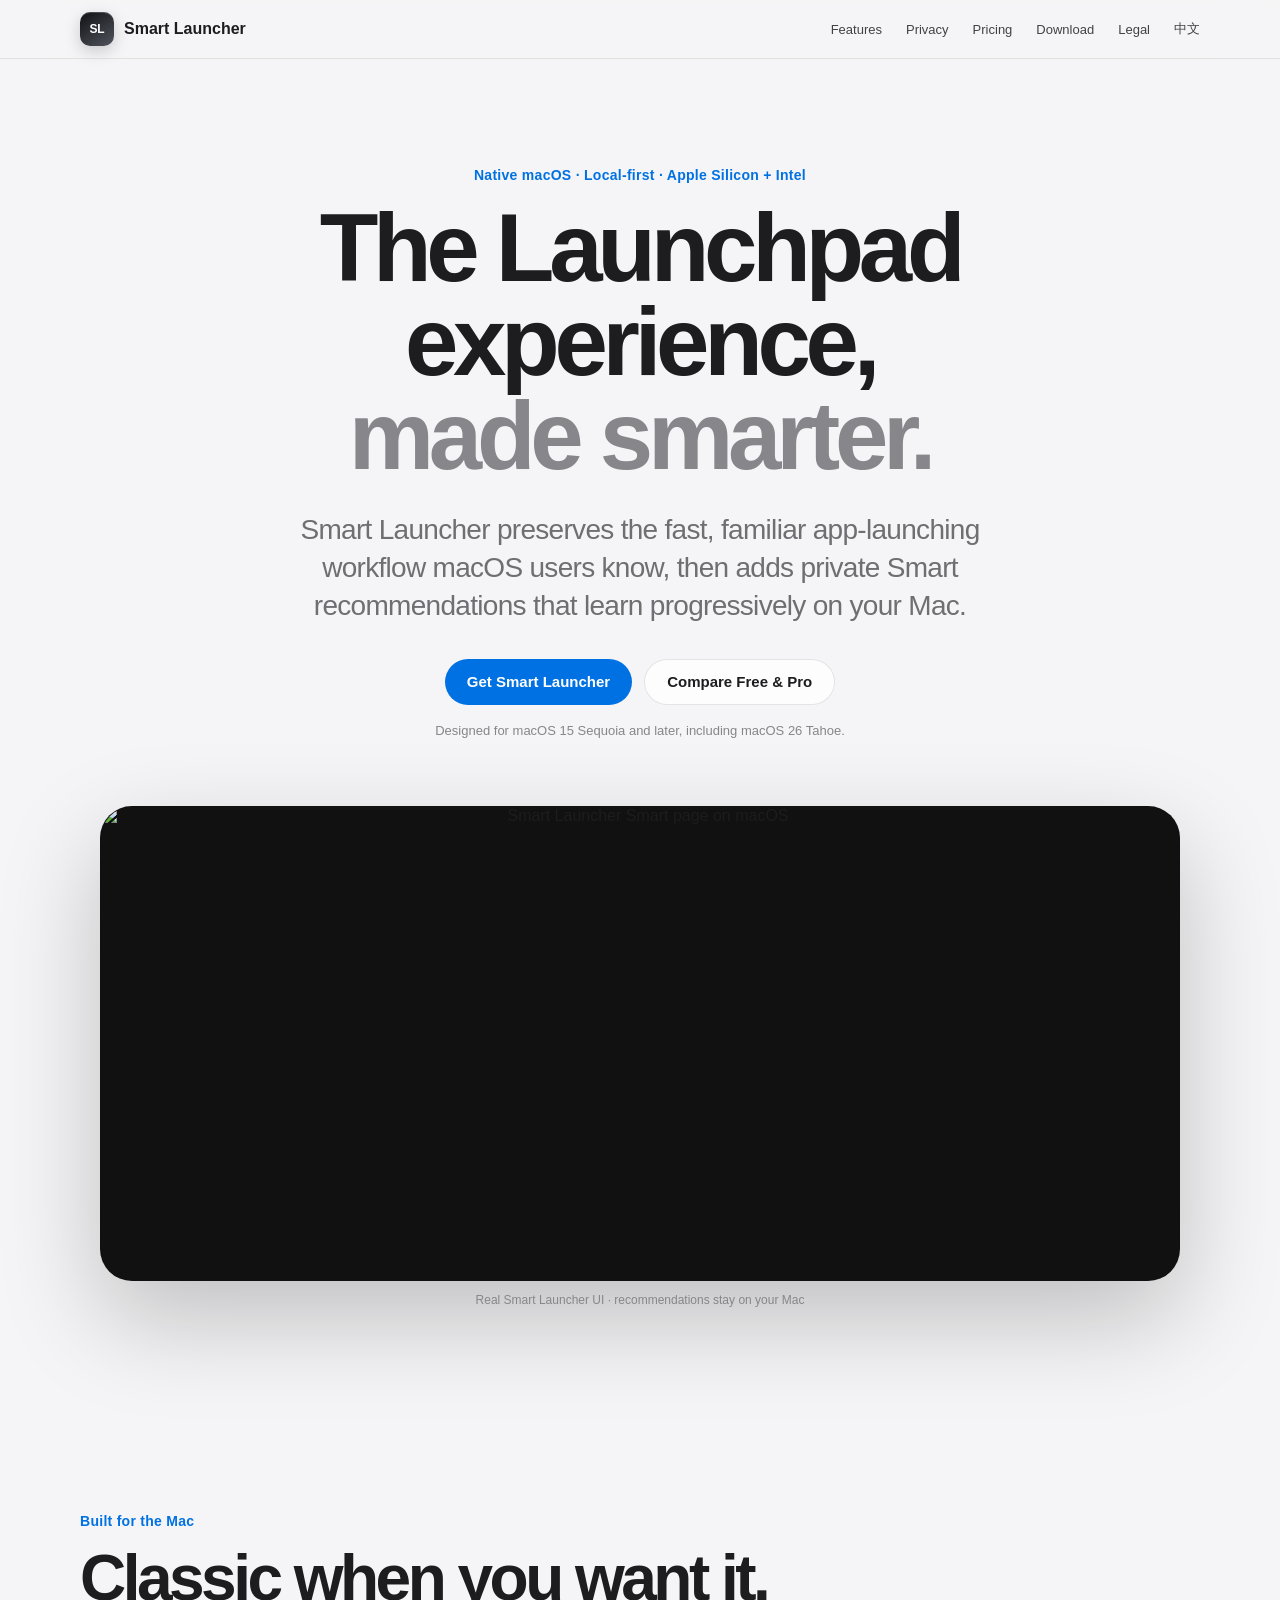
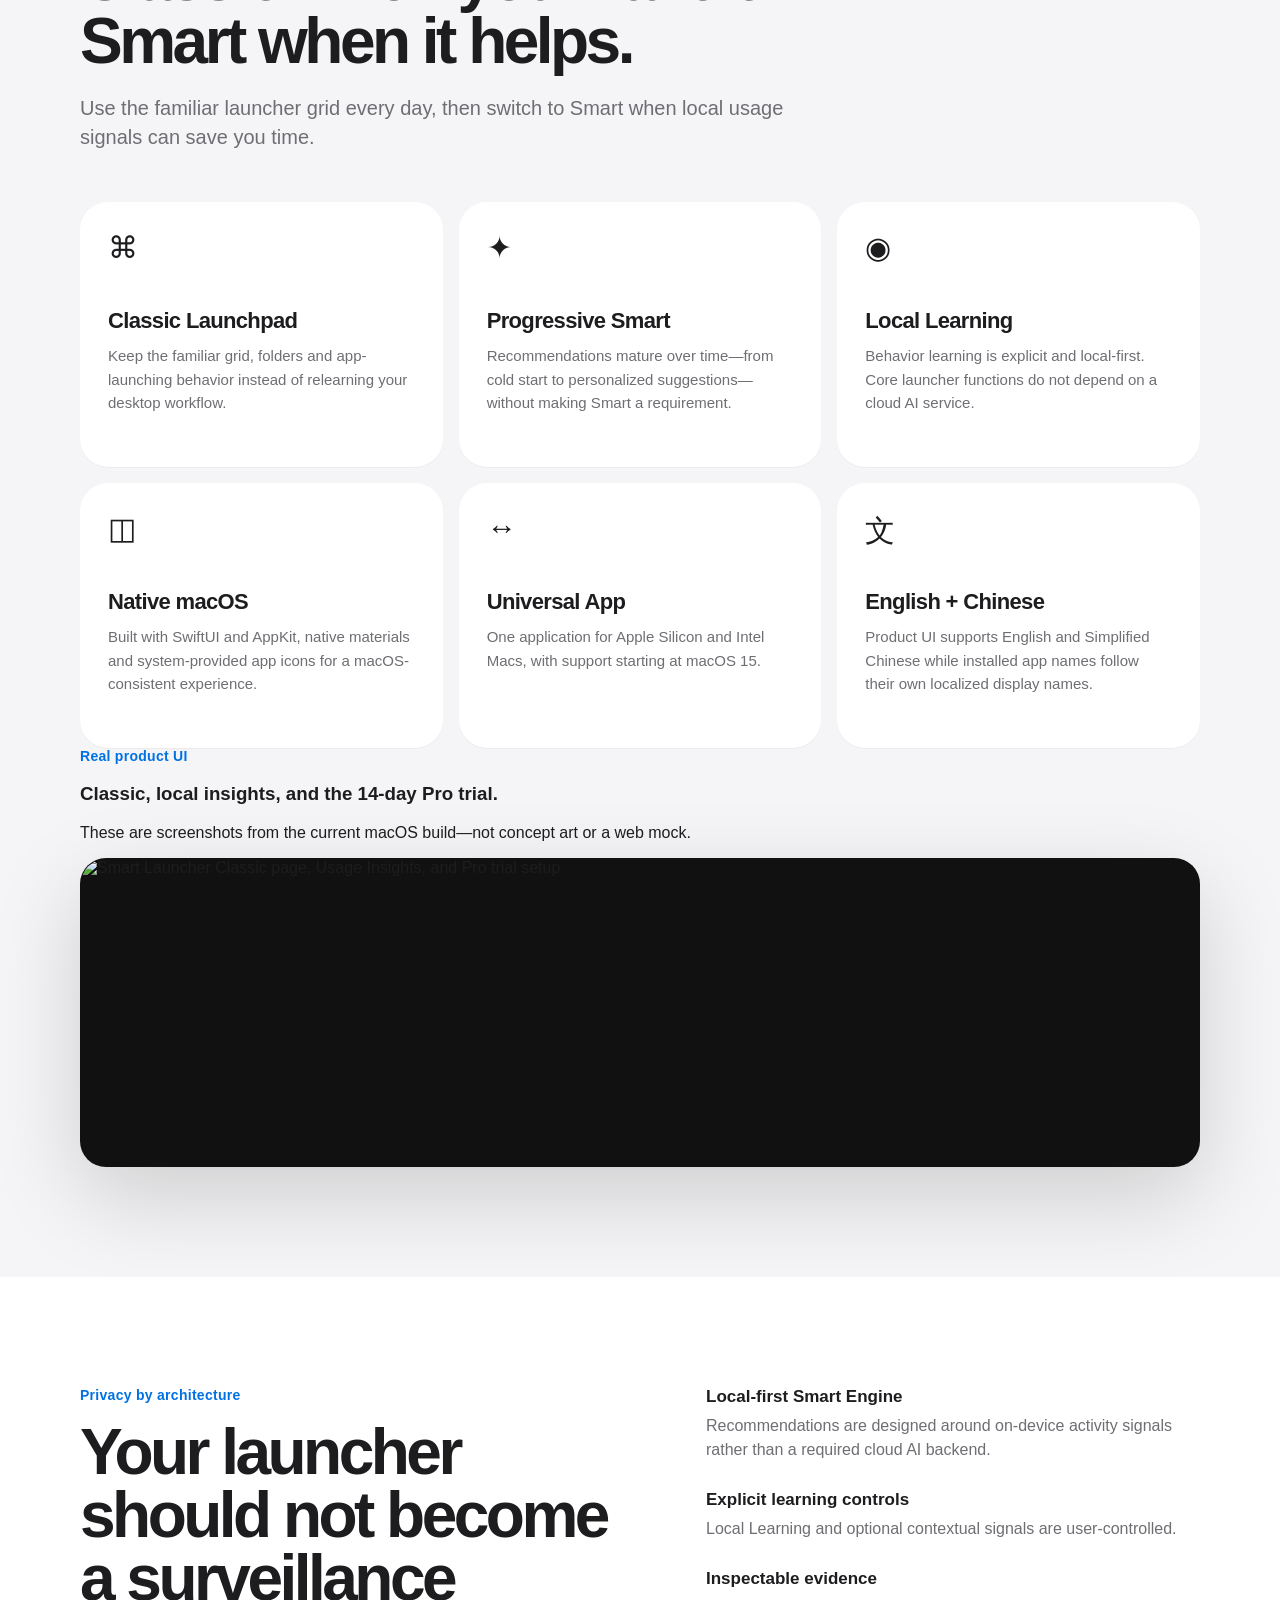
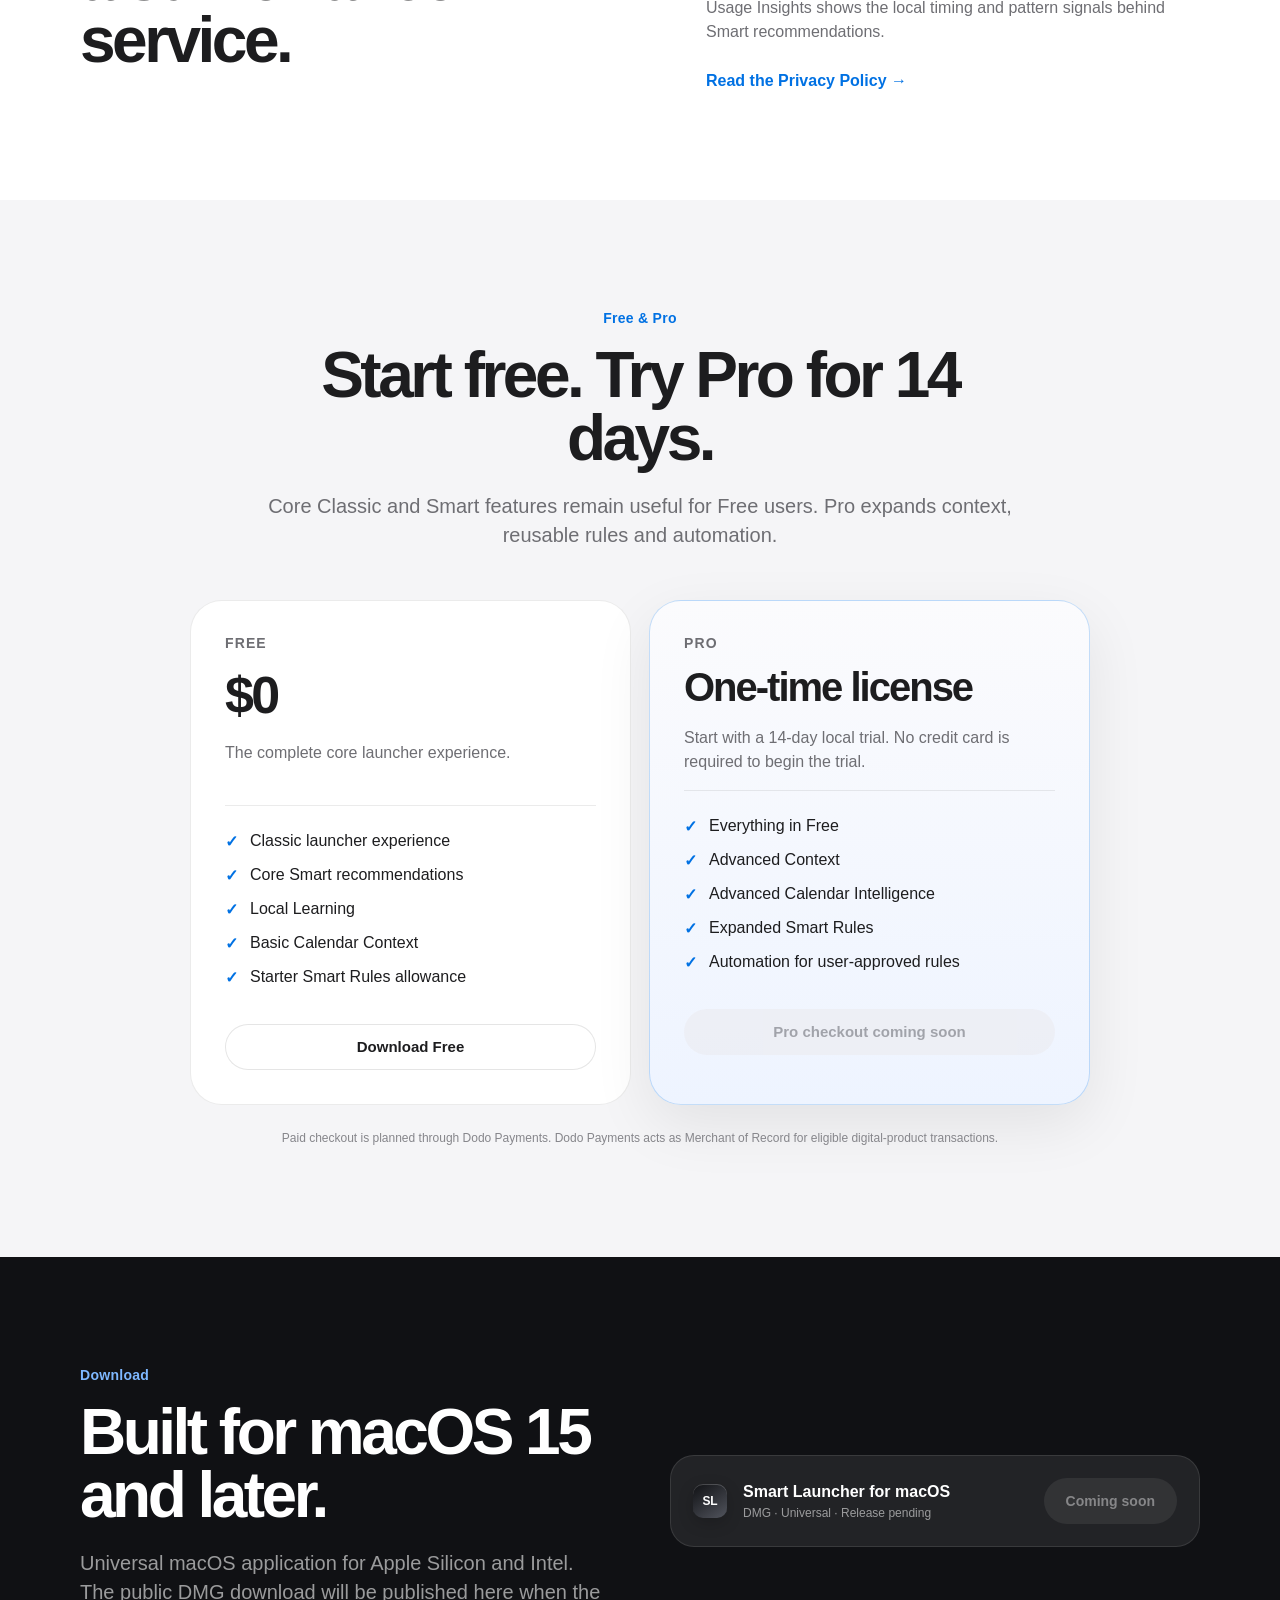
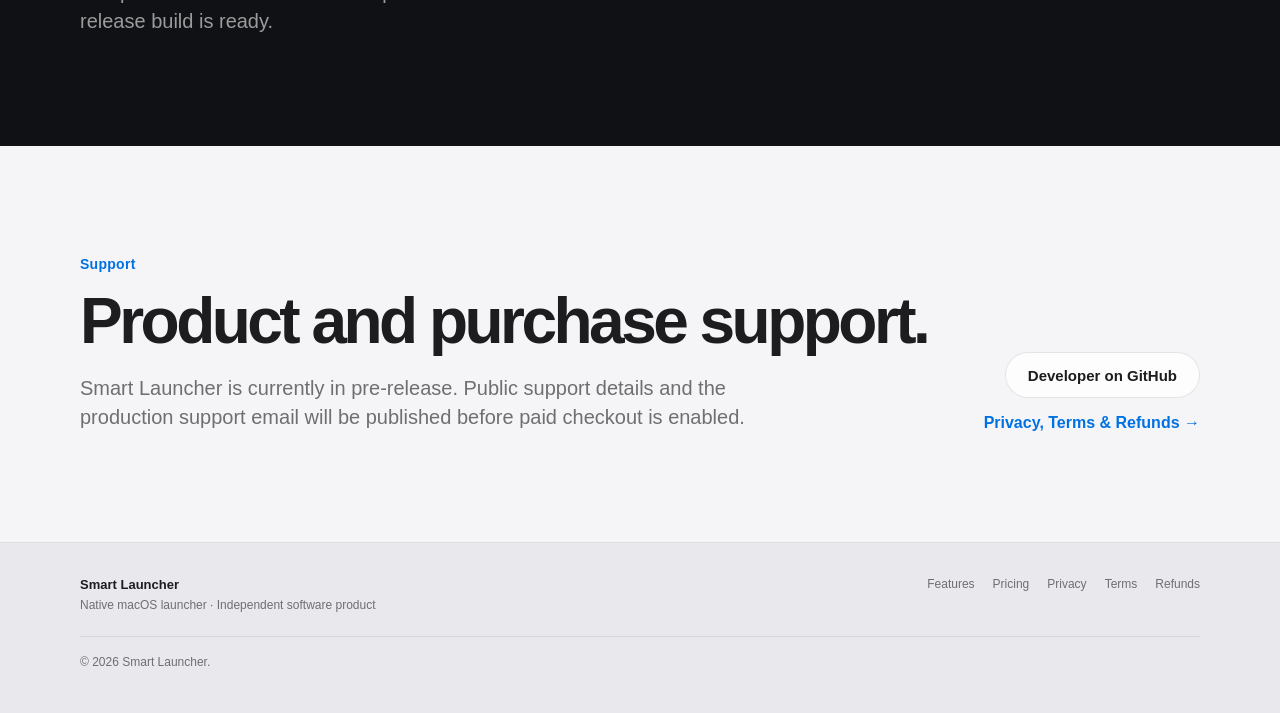
==== commit efe4f7fb: "web: consolidate screenshot showcase" ====
--- a/index.html
+++ b/index.html
@@ -32,7 +32,7 @@
       <div class="hero-actions"><a class="button button-primary" href="#download">Get Smart Launcher</a><a class="button button-secondary" href="#pricing">Compare Free &amp; Pro</a></div>
       <p class="compatibility">Designed for macOS 15 Sequoia and later, including macOS 26 Tahoe.</p>
       <figure class="product-shot product-shot-hero">
-        <img src="./assets/screenshots/smart-en.jpg" alt="Smart Launcher Smart page on macOS" width="1000" height="650" fetchpriority="high">
+        <img src="./assets/screenshots/hero-smart-en.jpg" alt="Smart Launcher Smart page on macOS" width="1000" height="439" fetchpriority="high">
         <figcaption>Real Smart Launcher UI · recommendations stay on your Mac</figcaption>
       </figure>
     </section>
@@ -47,9 +47,9 @@
         <article class="feature-card"><div class="feature-symbol">↔</div><h3>Universal App</h3><p>One application for Apple Silicon and Intel Macs, with support starting at macOS 15.</p></article>
         <article class="feature-card"><div class="feature-symbol">文</div><h3>English + Chinese</h3><p>Product UI supports English and Simplified Chinese while installed app names follow their own localized display names.</p></article>
       </div>
-      <div class="product-story product-story-classic">
-        <div class="product-story-copy"><div class="eyebrow">Classic Page</div><h3>Your app layout stays yours.</h3><p>Manual pages and folders remain stable. Smart learning never silently rearranges the Classic experience.</p></div>
-        <figure class="product-shot"><img src="./assets/screenshots/classic-en.jpg" alt="Smart Launcher Classic page on macOS" width="1000" height="650" loading="lazy"></figure>
+      <div class="product-tour">
+        <div class="product-tour-copy"><div class="eyebrow">Real product UI</div><h3>Classic, local insights, and the 14-day Pro trial.</h3><p>These are screenshots from the current macOS build—not concept art or a web mock.</p></div>
+        <figure class="product-shot product-shot-wide"><img src="./assets/screenshots/showcase.jpg" alt="Smart Launcher Classic page, Usage Insights, and Pro trial setup" width="1200" height="330" loading="lazy"></figure>
       </div>
     </section>
 
@@ -63,9 +63,6 @@
           <a class="text-link" href="./legal.html#privacy-policy">Read the Privacy Policy →</a>
         </div>
       </div>
-      <div class="shell evidence-shot-wrap">
-        <figure class="product-shot product-shot-window"><img src="./assets/screenshots/usage-insights.jpg" alt="Smart Launcher Usage Insights window" width="800" height="559" loading="lazy"><figcaption>Usage Insights · local evidence, no cloud analytics required</figcaption></figure>
-      </div>
     </section>
 
     <section id="pricing" class="section shell">
@@ -73,10 +70,6 @@
       <div class="pricing-grid">
         <article class="price-card"><div class="price-kicker">Free</div><div class="price">$0</div><p class="price-copy">The complete core launcher experience.</p><ul><li>Classic launcher experience</li><li>Core Smart recommendations</li><li>Local Learning</li><li>Basic Calendar Context</li><li>Starter Smart Rules allowance</li></ul><a class="button button-secondary full" href="#download">Download Free</a></article>
         <article class="price-card price-card-pro"><div class="price-kicker">Pro</div><div class="price price-text">One-time license</div><p class="price-copy">Start with a 14-day local trial. No credit card is required to begin the trial.</p><ul><li>Everything in Free</li><li>Advanced Context</li><li>Advanced Calendar Intelligence</li><li>Expanded Smart Rules</li><li>Automation for user-approved rules</li></ul><span class="button button-disabled full" aria-disabled="true">Pro checkout coming soon</span></article>
-      </div>
-      <div class="trial-story">
-        <figure class="product-shot product-shot-window"><img src="./assets/screenshots/setup-pro.jpg" alt="Smart Launcher setup screen offering Free mode or a 14-day Pro trial" width="800" height="639" loading="lazy"></figure>
-        <div class="trial-copy"><div class="eyebrow">14-day Pro Trial</div><h3>Opt in when you want to evaluate Pro.</h3><p>The trial is a deliberate choice in setup, requires no credit card, and keeps its receipt locally on the Mac.</p></div>
       </div>
       <p class="pricing-note">Paid checkout is planned through Dodo Payments. Dodo Payments acts as Merchant of Record for eligible digital-product transactions.</p>
     </section>
--- a/assets/product-shots.css
+++ b/assets/product-shots.css
@@ -0,0 +1,16 @@
+.product-shot { margin: 0; }
+.product-shot img { display: block; width: 100%; height: auto; border-radius: 26px; border: 1px solid rgba(0,0,0,.08); box-shadow: 0 30px 90px rgba(0,0,0,.16); background: #111; }
+.product-shot figcaption { margin-top: 12px; color: #86868b; font-size: 12px; text-align: center; }
+.product-shot-hero { width: min(1080px,100%); margin: 68px auto 0; }
+.product-shot-hero img { border-radius: 32px; box-shadow: 0 38px 100px rgba(0,0,0,.22); }
+.product-story { margin-top: 72px; padding: 38px; border-radius: 34px; background: #fff; display: grid; grid-template-columns: .72fr 1.28fr; gap: 36px; align-items: center; border: 1px solid rgba(0,0,0,.06); }
+.product-story-copy h3, .trial-copy h3 { margin: 0; font-size: clamp(30px,3.4vw,46px); line-height: 1.03; letter-spacing: -.045em; }
+.product-story-copy p, .trial-copy p { color: #6e6e73; font-size: 16px; line-height: 1.55; }
+.product-story .product-shot img { border-radius: 22px; box-shadow: 0 22px 60px rgba(0,0,0,.15); }
+.evidence-shot-wrap { margin-top: 64px; }
+.product-shot-window { max-width: 920px; margin-left: auto; margin-right: auto; }
+.product-shot-window img { border-radius: 24px; background: #f1f1f3; }
+.trial-story { max-width: 980px; margin: 54px auto 0; display: grid; grid-template-columns: 1.2fr .8fr; gap: 42px; align-items: center; }
+.trial-story .product-shot img { box-shadow: 0 26px 70px rgba(0,0,0,.13); }
+@media (max-width: 860px) { .product-story, .trial-story { grid-template-columns: 1fr; } .product-story { padding: 24px; } .product-story-copy { order: -1; } }
+@media (max-width: 620px) { .product-shot-hero { margin-top: 44px; } .product-shot img, .product-shot-hero img { border-radius: 20px; } .product-story { margin-top: 48px; padding: 18px; border-radius: 26px; } .evidence-shot-wrap { margin-top: 44px; } .trial-story { margin-top: 38px; gap: 24px; } }
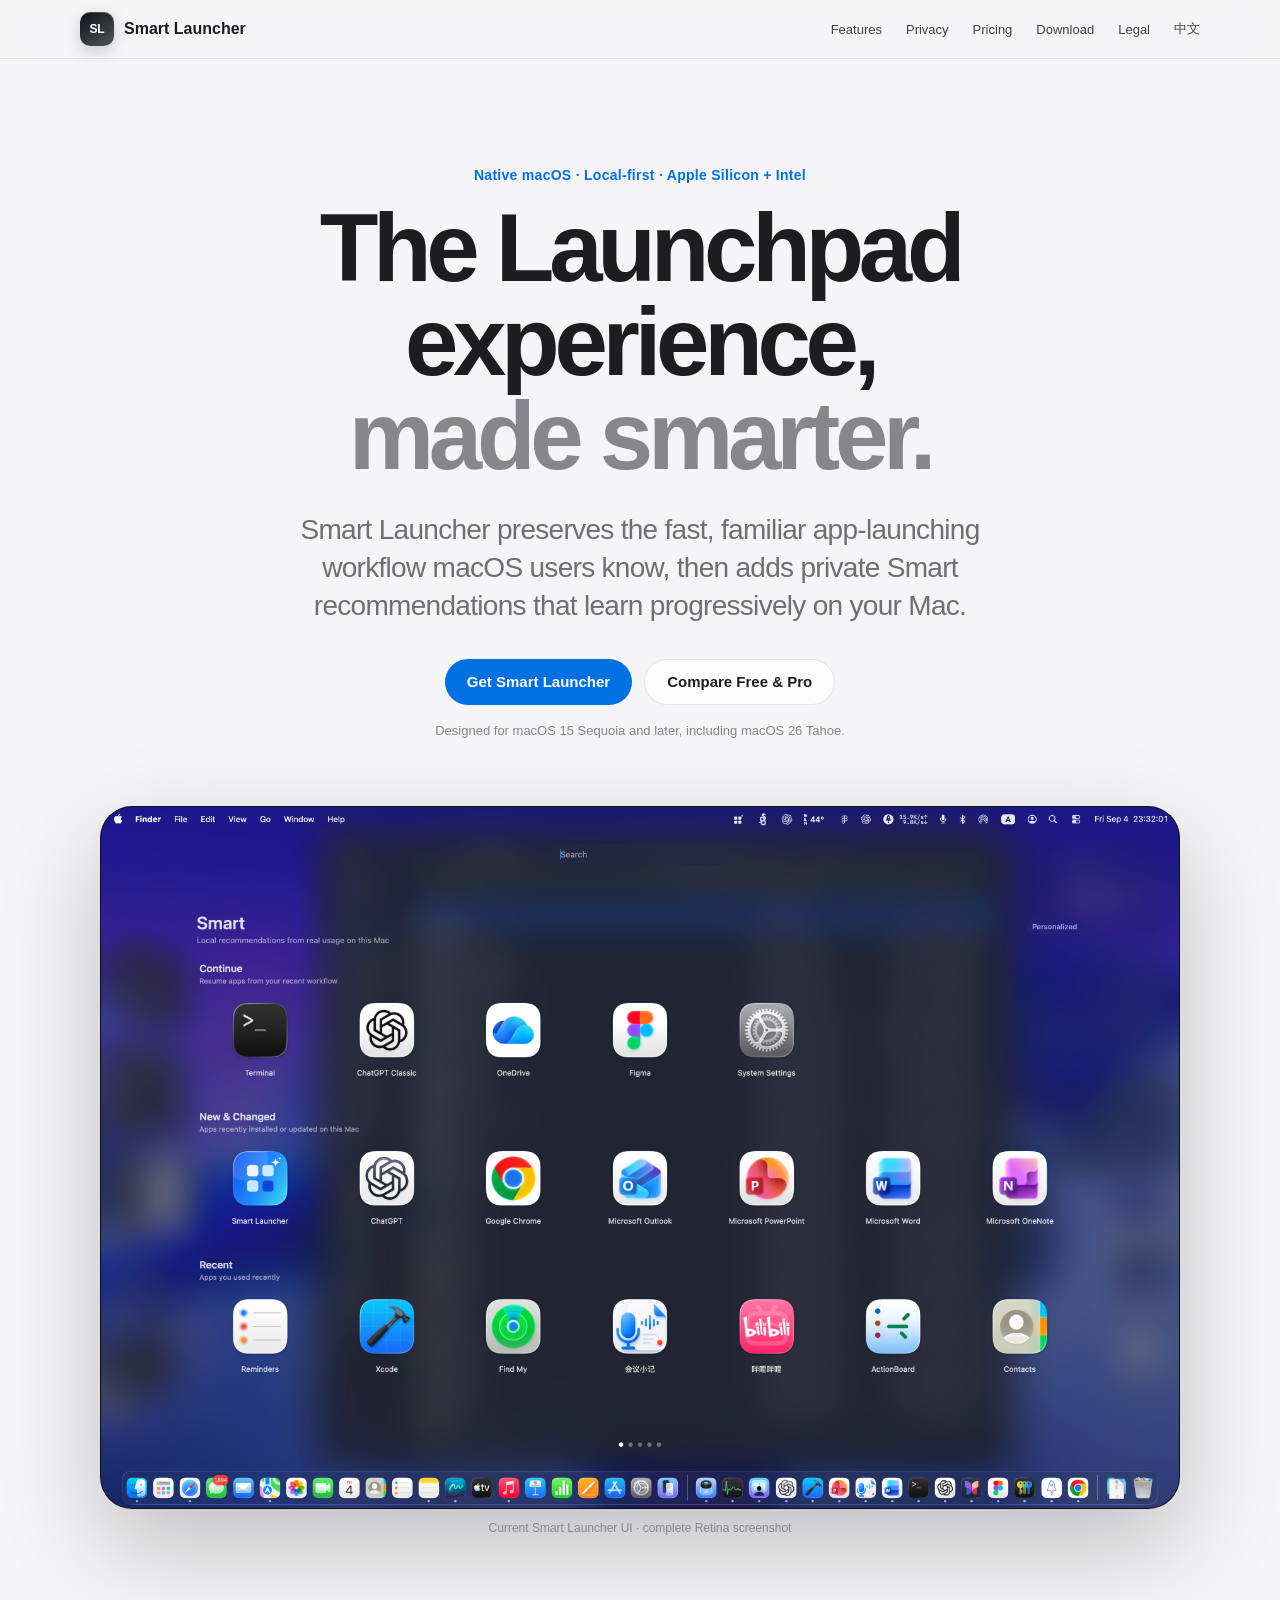
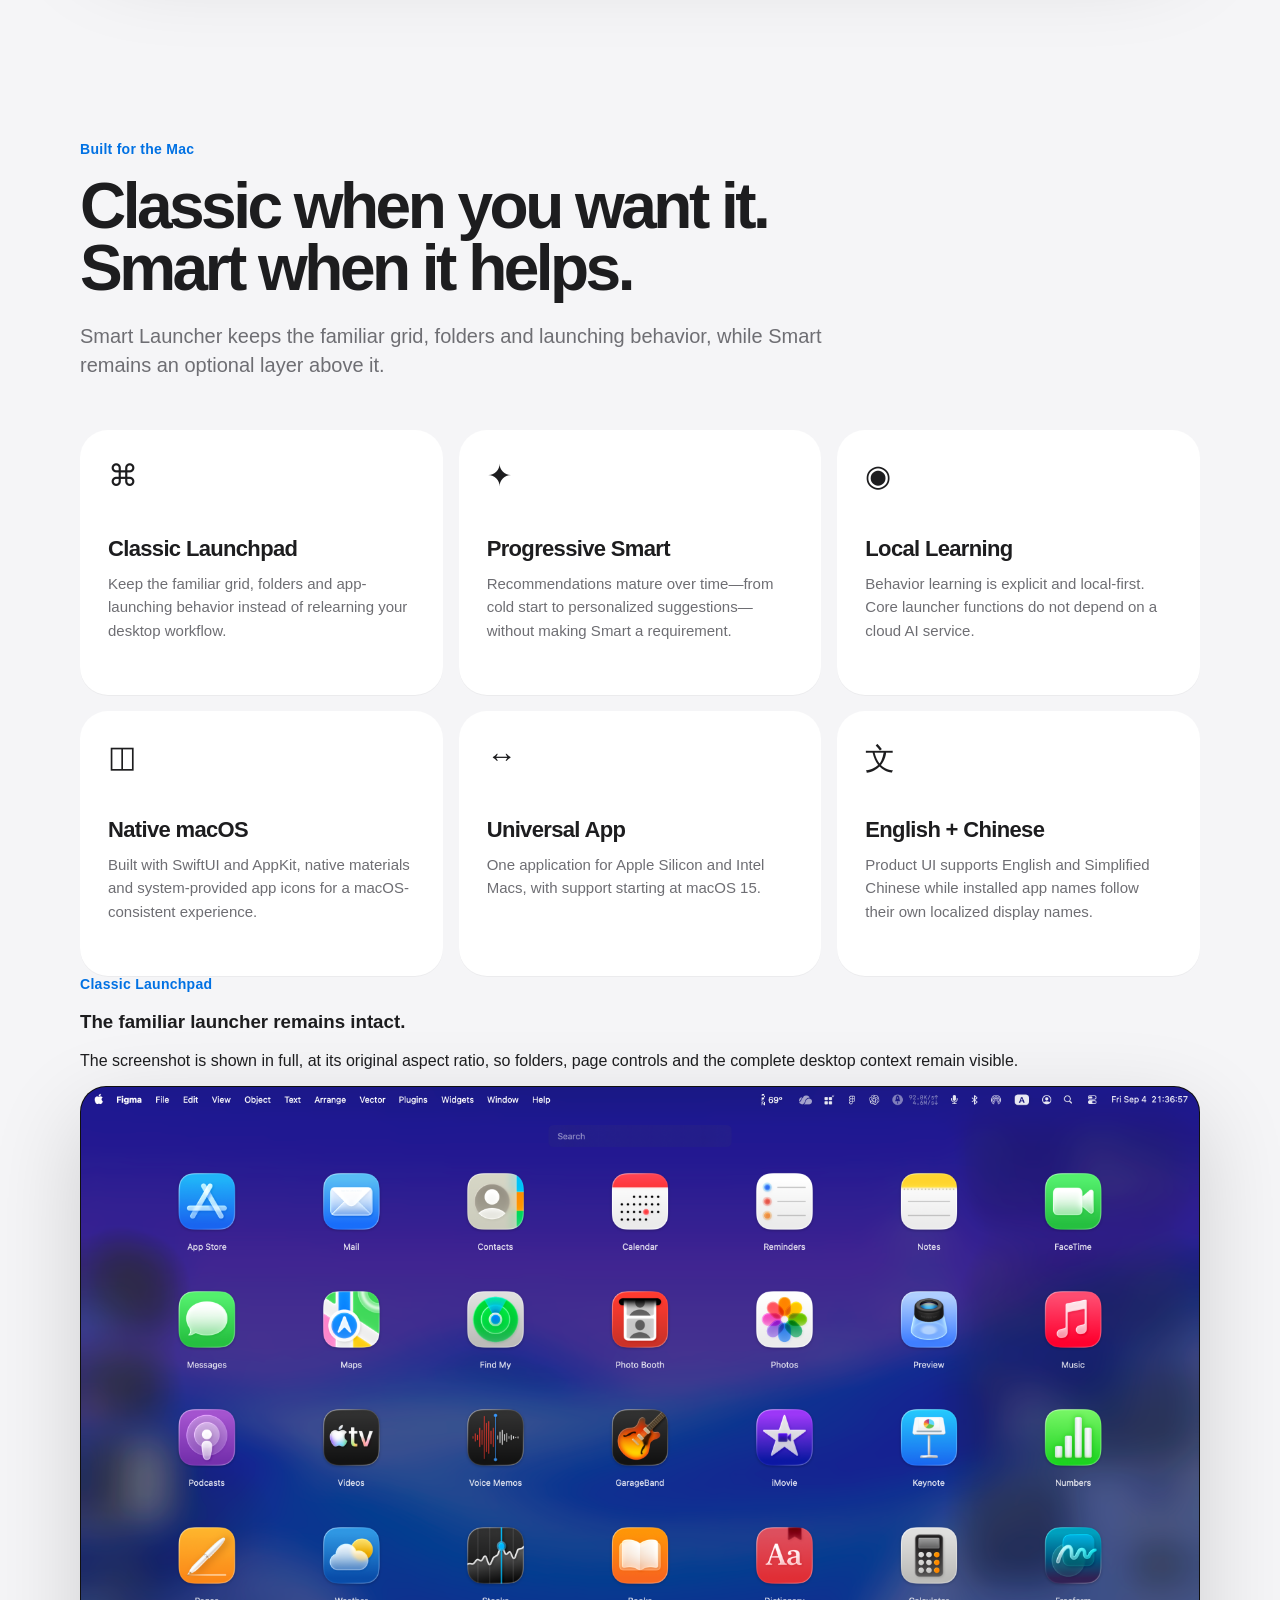
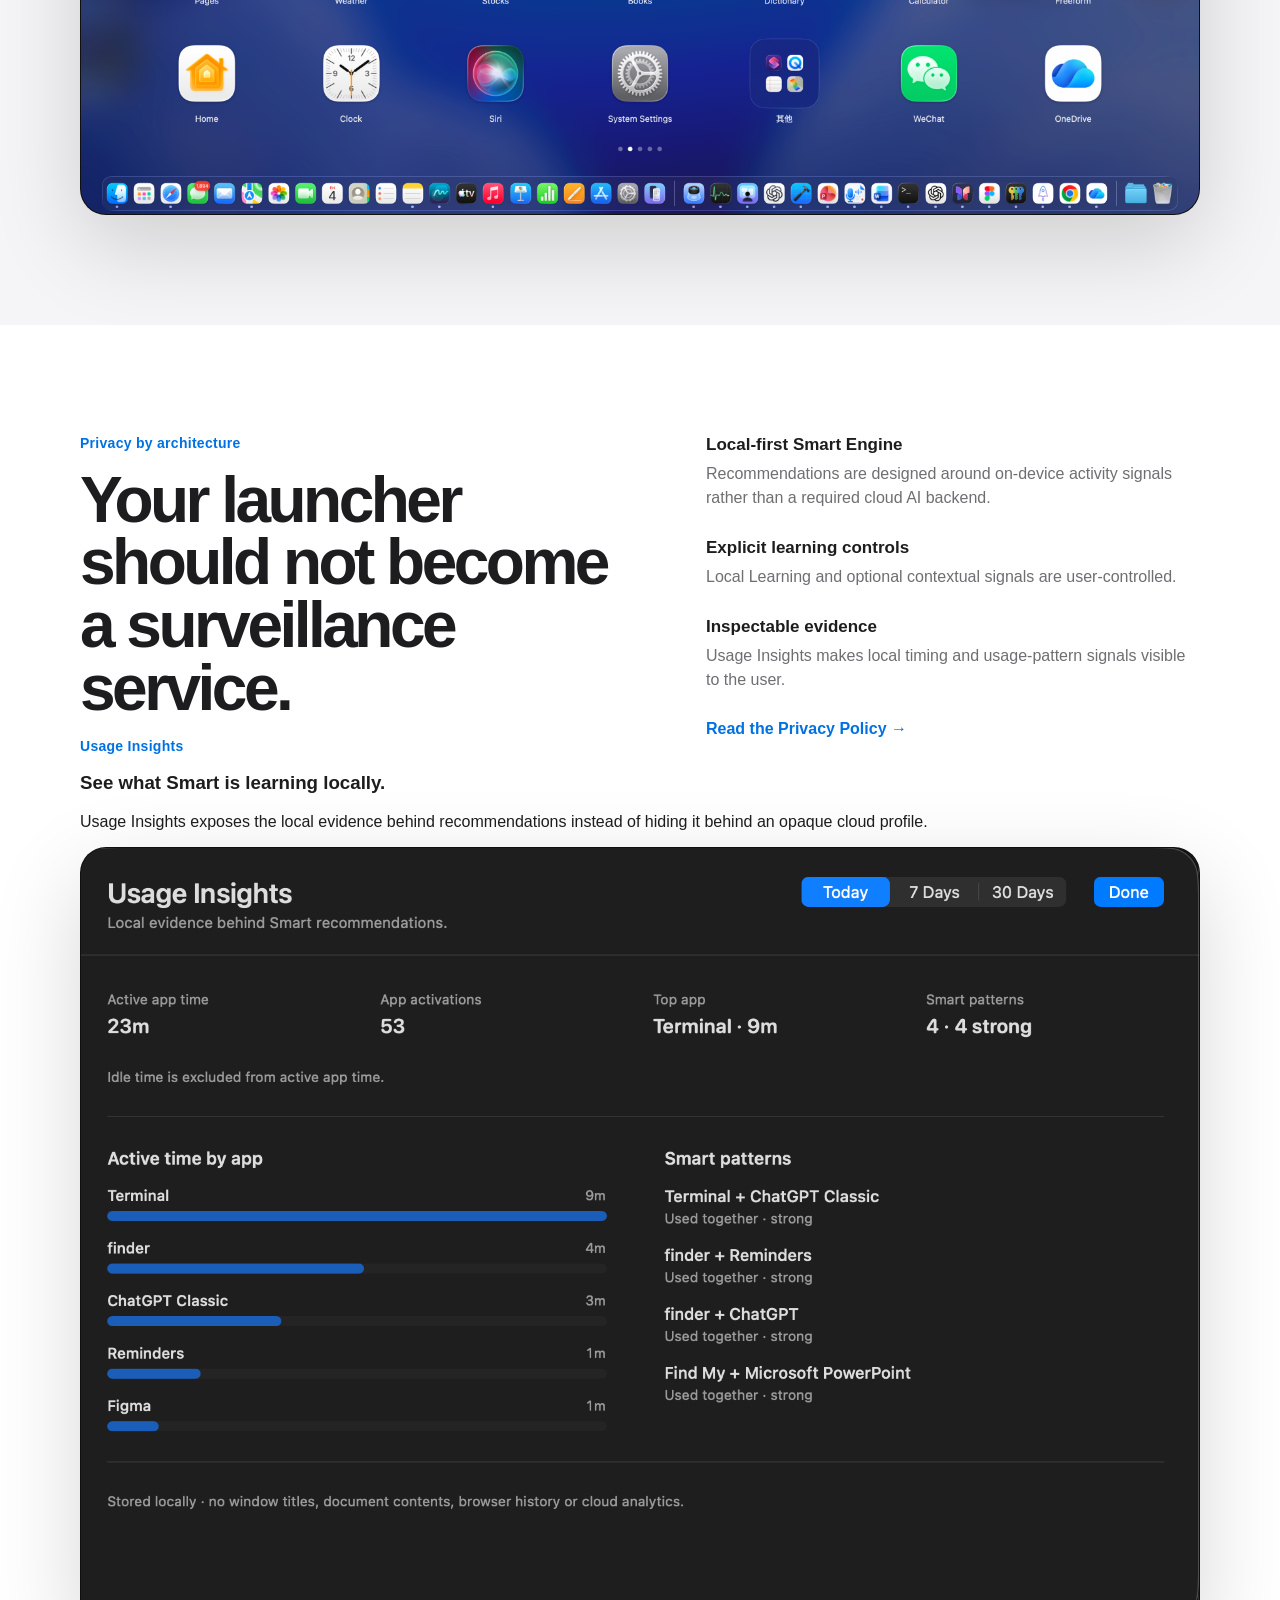
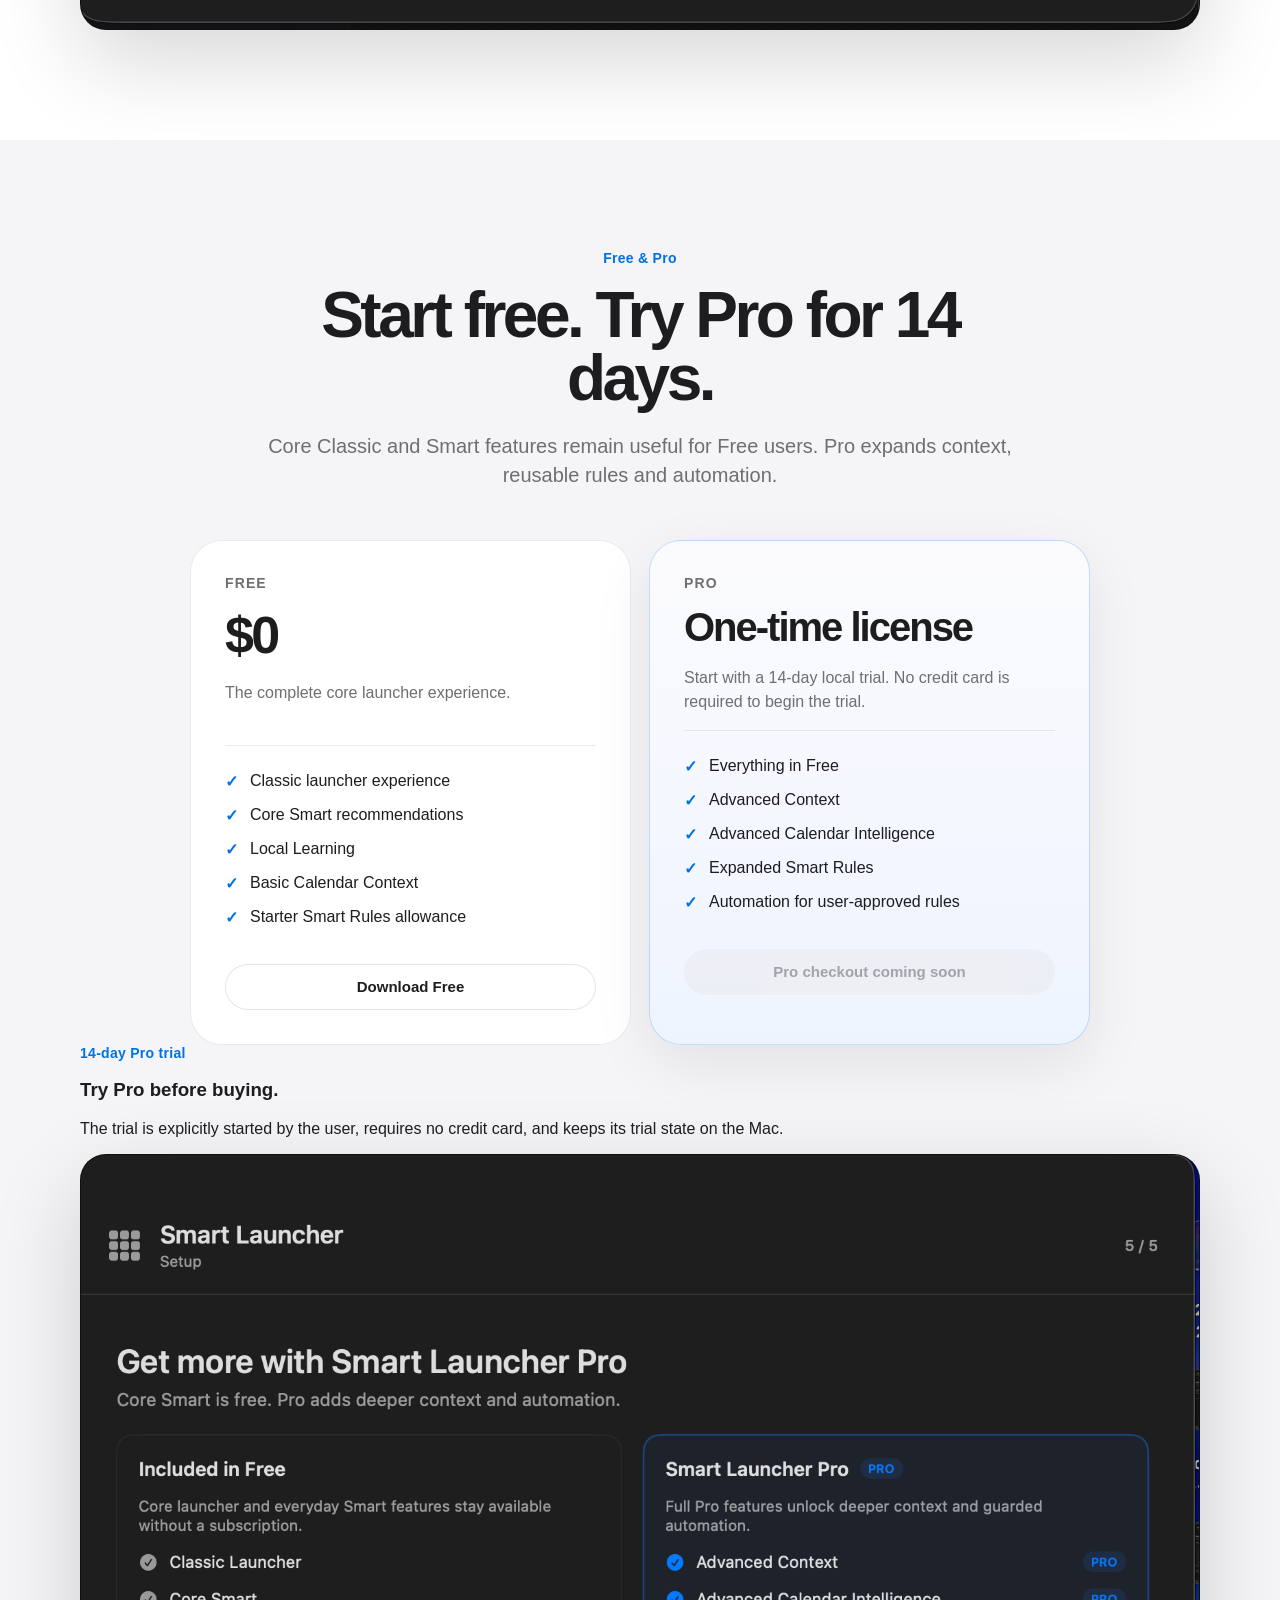
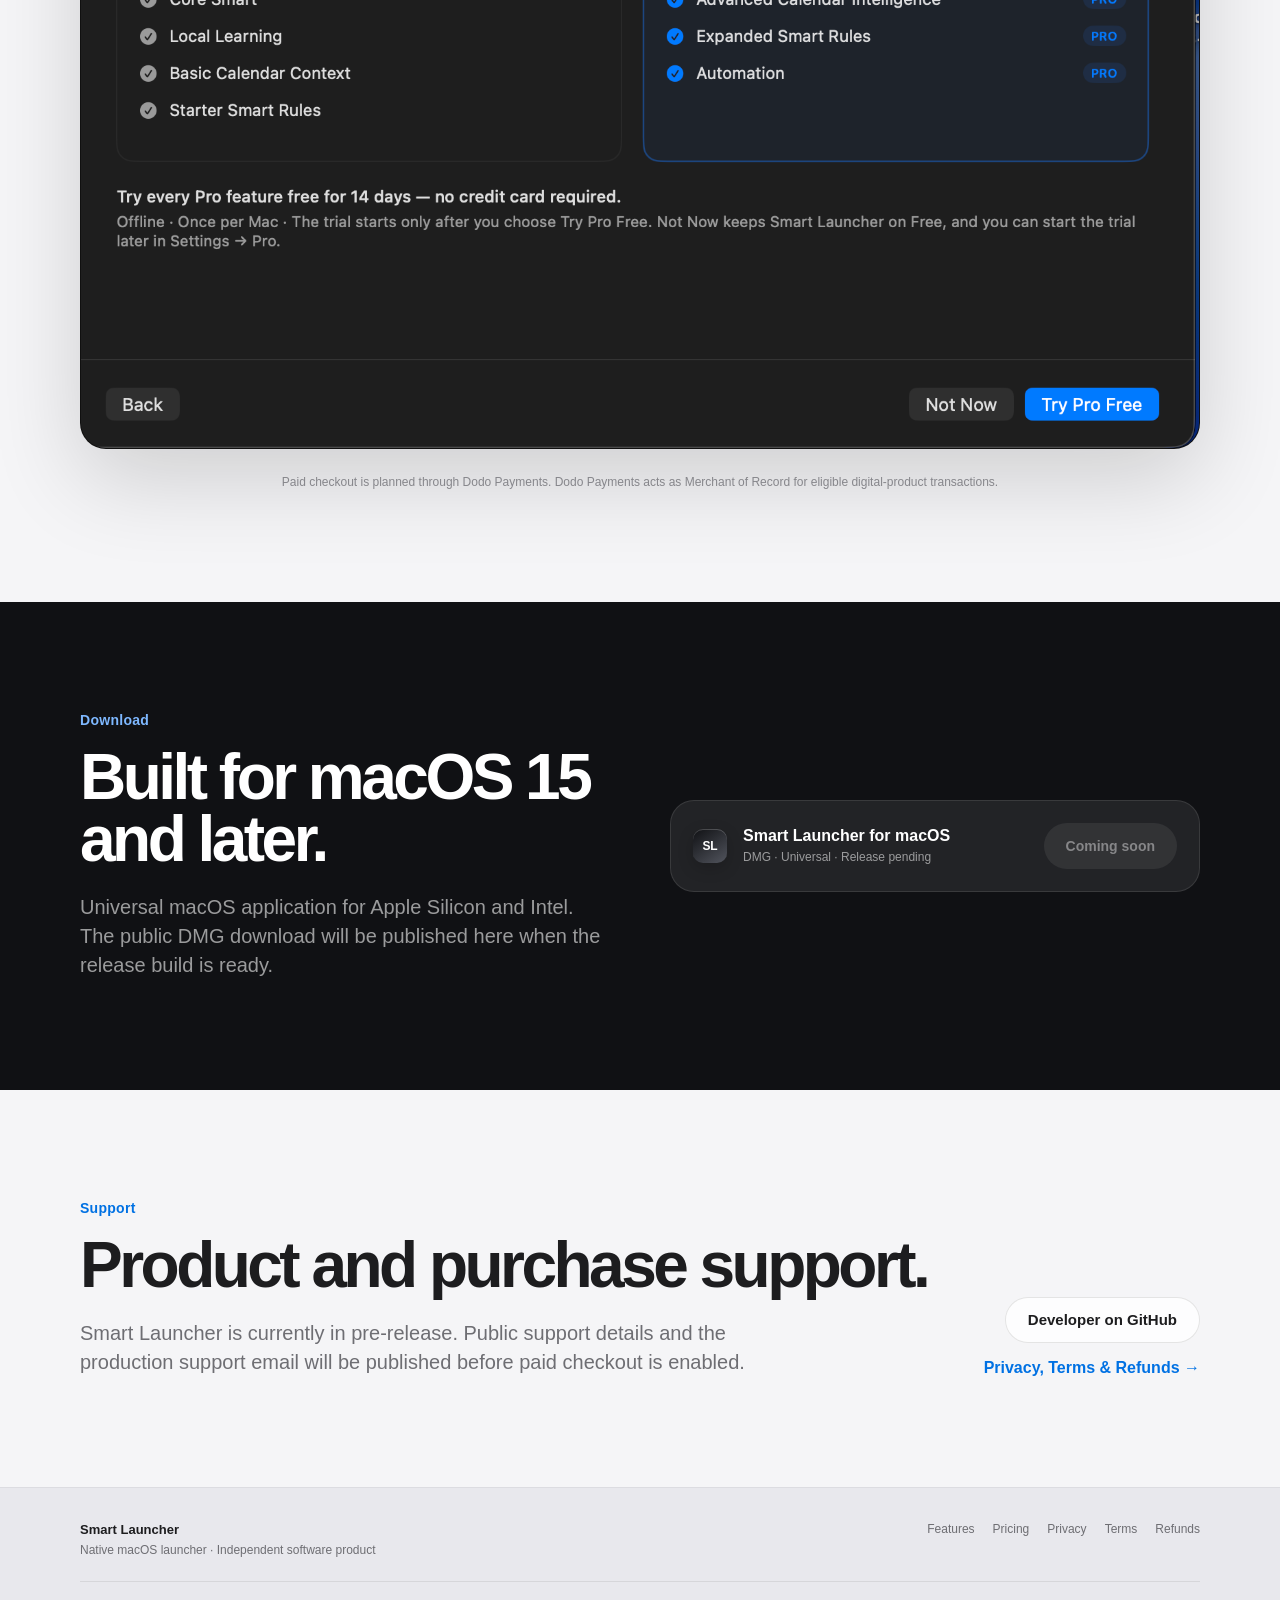
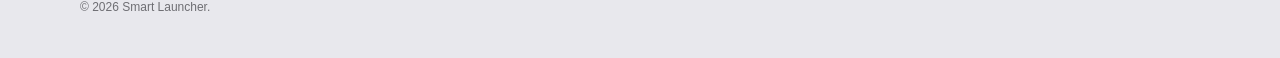
==== commit 7a5c20ff: "web: show complete product screenshots" ====
--- a/index.html
+++ b/index.html
@@ -14,13 +14,8 @@
 <body>
   <header class="site-header">
     <div class="shell nav-wrap">
-      <a class="brand" href="#top" aria-label="Smart Launcher home">
-        <span class="brand-mark" aria-hidden="true">SL</span><span>Smart Launcher</span>
-      </a>
-      <nav class="nav-links" aria-label="Primary navigation">
-        <a href="#features">Features</a><a href="#privacy">Privacy</a><a href="#pricing">Pricing</a><a href="#download">Download</a><a href="./legal.html">Legal</a>
-        <a class="language-switch" href="./index-zh.html" data-set-lang="zh-Hans" lang="zh-Hans">中文</a>
-      </nav>
+      <a class="brand" href="#top" aria-label="Smart Launcher home"><span class="brand-mark" aria-hidden="true">SL</span><span>Smart Launcher</span></a>
+      <nav class="nav-links" aria-label="Primary navigation"><a href="#features">Features</a><a href="#privacy">Privacy</a><a href="#pricing">Pricing</a><a href="#download">Download</a><a href="./legal.html">Legal</a><a class="language-switch" href="./index-zh.html" data-set-lang="zh-Hans" lang="zh-Hans">中文</a></nav>
     </div>
   </header>
 
@@ -32,13 +27,13 @@
       <div class="hero-actions"><a class="button button-primary" href="#download">Get Smart Launcher</a><a class="button button-secondary" href="#pricing">Compare Free &amp; Pro</a></div>
       <p class="compatibility">Designed for macOS 15 Sequoia and later, including macOS 26 Tahoe.</p>
       <figure class="product-shot product-shot-hero">
-        <img src="./assets/screenshots/hero-smart-en.jpg" alt="Smart Launcher Smart page on macOS" width="1000" height="439" fetchpriority="high">
-        <figcaption>Real Smart Launcher UI · recommendations stay on your Mac</figcaption>
+        <img src="./assets/screenshots/hero-smart-en.png" alt="Complete Smart Launcher Smart page on macOS" width="3420" height="2224" fetchpriority="high">
+        <figcaption>Current Smart Launcher UI · complete Retina screenshot</figcaption>
       </figure>
     </section>
 
     <section id="features" class="section shell">
-      <div class="section-heading"><div class="eyebrow">Built for the Mac</div><h2>Classic when you want it. Smart when it helps.</h2><p>Use the familiar launcher grid every day, then switch to Smart when local usage signals can save you time.</p></div>
+      <div class="section-heading"><div class="eyebrow">Built for the Mac</div><h2>Classic when you want it. Smart when it helps.</h2><p>Smart Launcher keeps the familiar grid, folders and launching behavior, while Smart remains an optional layer above it.</p></div>
       <div class="feature-grid">
         <article class="feature-card"><div class="feature-symbol">⌘</div><h3>Classic Launchpad</h3><p>Keep the familiar grid, folders and app-launching behavior instead of relearning your desktop workflow.</p></article>
         <article class="feature-card"><div class="feature-symbol">✦</div><h3>Progressive Smart</h3><p>Recommendations mature over time—from cold start to personalized suggestions—without making Smart a requirement.</p></article>
@@ -47,20 +42,21 @@
         <article class="feature-card"><div class="feature-symbol">↔</div><h3>Universal App</h3><p>One application for Apple Silicon and Intel Macs, with support starting at macOS 15.</p></article>
         <article class="feature-card"><div class="feature-symbol">文</div><h3>English + Chinese</h3><p>Product UI supports English and Simplified Chinese while installed app names follow their own localized display names.</p></article>
       </div>
-      <div class="product-tour">
-        <div class="product-tour-copy"><div class="eyebrow">Real product UI</div><h3>Classic, local insights, and the 14-day Pro trial.</h3><p>These are screenshots from the current macOS build—not concept art or a web mock.</p></div>
-        <figure class="product-shot product-shot-wide"><img src="./assets/screenshots/showcase.jpg" alt="Smart Launcher Classic page, Usage Insights, and Pro trial setup" width="1200" height="330" loading="lazy"></figure>
+      <div class="screenshot-section">
+        <div class="screenshot-copy"><div class="eyebrow">Classic Launchpad</div><h3>The familiar launcher remains intact.</h3><p>The screenshot is shown in full, at its original aspect ratio, so folders, page controls and the complete desktop context remain visible.</p></div>
+        <figure class="product-shot product-shot-full"><img src="./assets/screenshots/classic-en.png" alt="Complete Smart Launcher Classic page" width="3420" height="2224" loading="lazy"></figure>
       </div>
     </section>
 
     <section id="privacy" class="section section-soft">
-      <div class="shell privacy-layout">
-        <div><div class="eyebrow">Privacy by architecture</div><h2>Your launcher should not become a surveillance service.</h2></div>
-        <div class="privacy-points">
-          <div><strong>Local-first Smart Engine</strong><span>Recommendations are designed around on-device activity signals rather than a required cloud AI backend.</span></div>
-          <div><strong>Explicit learning controls</strong><span>Local Learning and optional contextual signals are user-controlled.</span></div>
-          <div><strong>Inspectable evidence</strong><span>Usage Insights shows the local timing and pattern signals behind Smart recommendations.</span></div>
-          <a class="text-link" href="./legal.html#privacy-policy">Read the Privacy Policy →</a>
+      <div class="shell">
+        <div class="privacy-layout">
+          <div><div class="eyebrow">Privacy by architecture</div><h2>Your launcher should not become a surveillance service.</h2></div>
+          <div class="privacy-points"><div><strong>Local-first Smart Engine</strong><span>Recommendations are designed around on-device activity signals rather than a required cloud AI backend.</span></div><div><strong>Explicit learning controls</strong><span>Local Learning and optional contextual signals are user-controlled.</span></div><div><strong>Inspectable evidence</strong><span>Usage Insights makes local timing and usage-pattern signals visible to the user.</span></div><a class="text-link" href="./legal.html#privacy-policy">Read the Privacy Policy →</a></div>
+        </div>
+        <div class="screenshot-section screenshot-section-soft">
+          <div class="screenshot-copy"><div class="eyebrow">Usage Insights</div><h3>See what Smart is learning locally.</h3><p>Usage Insights exposes the local evidence behind recommendations instead of hiding it behind an opaque cloud profile.</p></div>
+          <figure class="product-shot product-shot-window"><img src="./assets/screenshots/usage-insights.png" alt="Complete Usage Insights window" width="1786" height="1248" loading="lazy"></figure>
         </div>
       </div>
     </section>
@@ -71,13 +67,14 @@
         <article class="price-card"><div class="price-kicker">Free</div><div class="price">$0</div><p class="price-copy">The complete core launcher experience.</p><ul><li>Classic launcher experience</li><li>Core Smart recommendations</li><li>Local Learning</li><li>Basic Calendar Context</li><li>Starter Smart Rules allowance</li></ul><a class="button button-secondary full" href="#download">Download Free</a></article>
         <article class="price-card price-card-pro"><div class="price-kicker">Pro</div><div class="price price-text">One-time license</div><p class="price-copy">Start with a 14-day local trial. No credit card is required to begin the trial.</p><ul><li>Everything in Free</li><li>Advanced Context</li><li>Advanced Calendar Intelligence</li><li>Expanded Smart Rules</li><li>Automation for user-approved rules</li></ul><span class="button button-disabled full" aria-disabled="true">Pro checkout coming soon</span></article>
       </div>
+      <div class="screenshot-section screenshot-section-trial">
+        <div class="screenshot-copy"><div class="eyebrow">14-day Pro trial</div><h3>Try Pro before buying.</h3><p>The trial is explicitly started by the user, requires no credit card, and keeps its trial state on the Mac.</p></div>
+        <figure class="product-shot product-shot-window"><img src="./assets/screenshots/pro-trial.png" alt="Complete Smart Launcher Pro trial setup window" width="1630" height="1302" loading="lazy"></figure>
+      </div>
       <p class="pricing-note">Paid checkout is planned through Dodo Payments. Dodo Payments acts as Merchant of Record for eligible digital-product transactions.</p>
     </section>
 
-    <section id="download" class="section section-dark">
-      <div class="shell download-layout"><div><div class="eyebrow light">Download</div><h2>Built for macOS 15 and later.</h2><p>Universal macOS application for Apple Silicon and Intel. The public DMG download will be published here when the release build is ready.</p></div><div class="download-card"><div class="download-icon">SL</div><div><strong>Smart Launcher for macOS</strong><span>DMG · Universal · Release pending</span></div><span class="button button-disabled-dark" aria-disabled="true">Coming soon</span></div></div>
-    </section>
-
+    <section id="download" class="section section-dark"><div class="shell download-layout"><div><div class="eyebrow light">Download</div><h2>Built for macOS 15 and later.</h2><p>Universal macOS application for Apple Silicon and Intel. The public DMG download will be published here when the release build is ready.</p></div><div class="download-card"><div class="download-icon">SL</div><div><strong>Smart Launcher for macOS</strong><span>DMG · Universal · Release pending</span></div><span class="button button-disabled-dark" aria-disabled="true">Coming soon</span></div></div></section>
     <section id="support" class="section shell support-section"><div><div class="eyebrow">Support</div><h2>Product and purchase support.</h2><p>Smart Launcher is currently in pre-release. Public support details and the production support email will be published before paid checkout is enabled.</p></div><div class="support-links"><a class="button button-secondary" href="https://github.com/qianer-lab" rel="noreferrer">Developer on GitHub</a><a class="text-link" href="./legal.html">Privacy, Terms &amp; Refunds →</a></div></section>
   </main>
 
--- a/assets/product-shots.css
+++ b/assets/product-shots.css
@@ -3,14 +3,10 @@
 .product-shot figcaption { margin-top: 12px; color: #86868b; font-size: 12px; text-align: center; }
 .product-shot-hero { width: min(1080px,100%); margin: 68px auto 0; }
 .product-shot-hero img { border-radius: 32px; box-shadow: 0 38px 100px rgba(0,0,0,.22); }
-.product-story { margin-top: 72px; padding: 38px; border-radius: 34px; background: #fff; display: grid; grid-template-columns: .72fr 1.28fr; gap: 36px; align-items: center; border: 1px solid rgba(0,0,0,.06); }
-.product-story-copy h3, .trial-copy h3 { margin: 0; font-size: clamp(30px,3.4vw,46px); line-height: 1.03; letter-spacing: -.045em; }
-.product-story-copy p, .trial-copy p { color: #6e6e73; font-size: 16px; line-height: 1.55; }
-.product-story .product-shot img { border-radius: 22px; box-shadow: 0 22px 60px rgba(0,0,0,.15); }
-.evidence-shot-wrap { margin-top: 64px; }
-.product-shot-window { max-width: 920px; margin-left: auto; margin-right: auto; }
-.product-shot-window img { border-radius: 24px; background: #f1f1f3; }
-.trial-story { max-width: 980px; margin: 54px auto 0; display: grid; grid-template-columns: 1.2fr .8fr; gap: 42px; align-items: center; }
-.trial-story .product-shot img { box-shadow: 0 26px 70px rgba(0,0,0,.13); }
-@media (max-width: 860px) { .product-story, .trial-story { grid-template-columns: 1fr; } .product-story { padding: 24px; } .product-story-copy { order: -1; } }
-@media (max-width: 620px) { .product-shot-hero { margin-top: 44px; } .product-shot img, .product-shot-hero img { border-radius: 20px; } .product-story { margin-top: 48px; padding: 18px; border-radius: 26px; } .evidence-shot-wrap { margin-top: 44px; } .trial-story { margin-top: 38px; gap: 24px; } }
+.product-tour { margin-top: 72px; padding: 38px; border-radius: 34px; background: #fff; border: 1px solid rgba(0,0,0,.06); }
+.product-tour-copy { max-width: 760px; margin: 0 0 28px; }
+.product-tour-copy h3 { margin: 0; font-size: clamp(30px,3.4vw,46px); line-height: 1.03; letter-spacing: -.045em; }
+.product-tour-copy p { color: #6e6e73; font-size: 16px; line-height: 1.55; }
+.product-shot-wide img { border-radius: 22px; box-shadow: 0 22px 60px rgba(0,0,0,.14); background: #f5f5f7; }
+@media (max-width: 860px) { .product-tour { padding: 24px; } }
+@media (max-width: 620px) { .product-shot-hero { margin-top: 44px; } .product-shot img, .product-shot-hero img { border-radius: 20px; } .product-tour { margin-top: 48px; padding: 18px; border-radius: 26px; } }
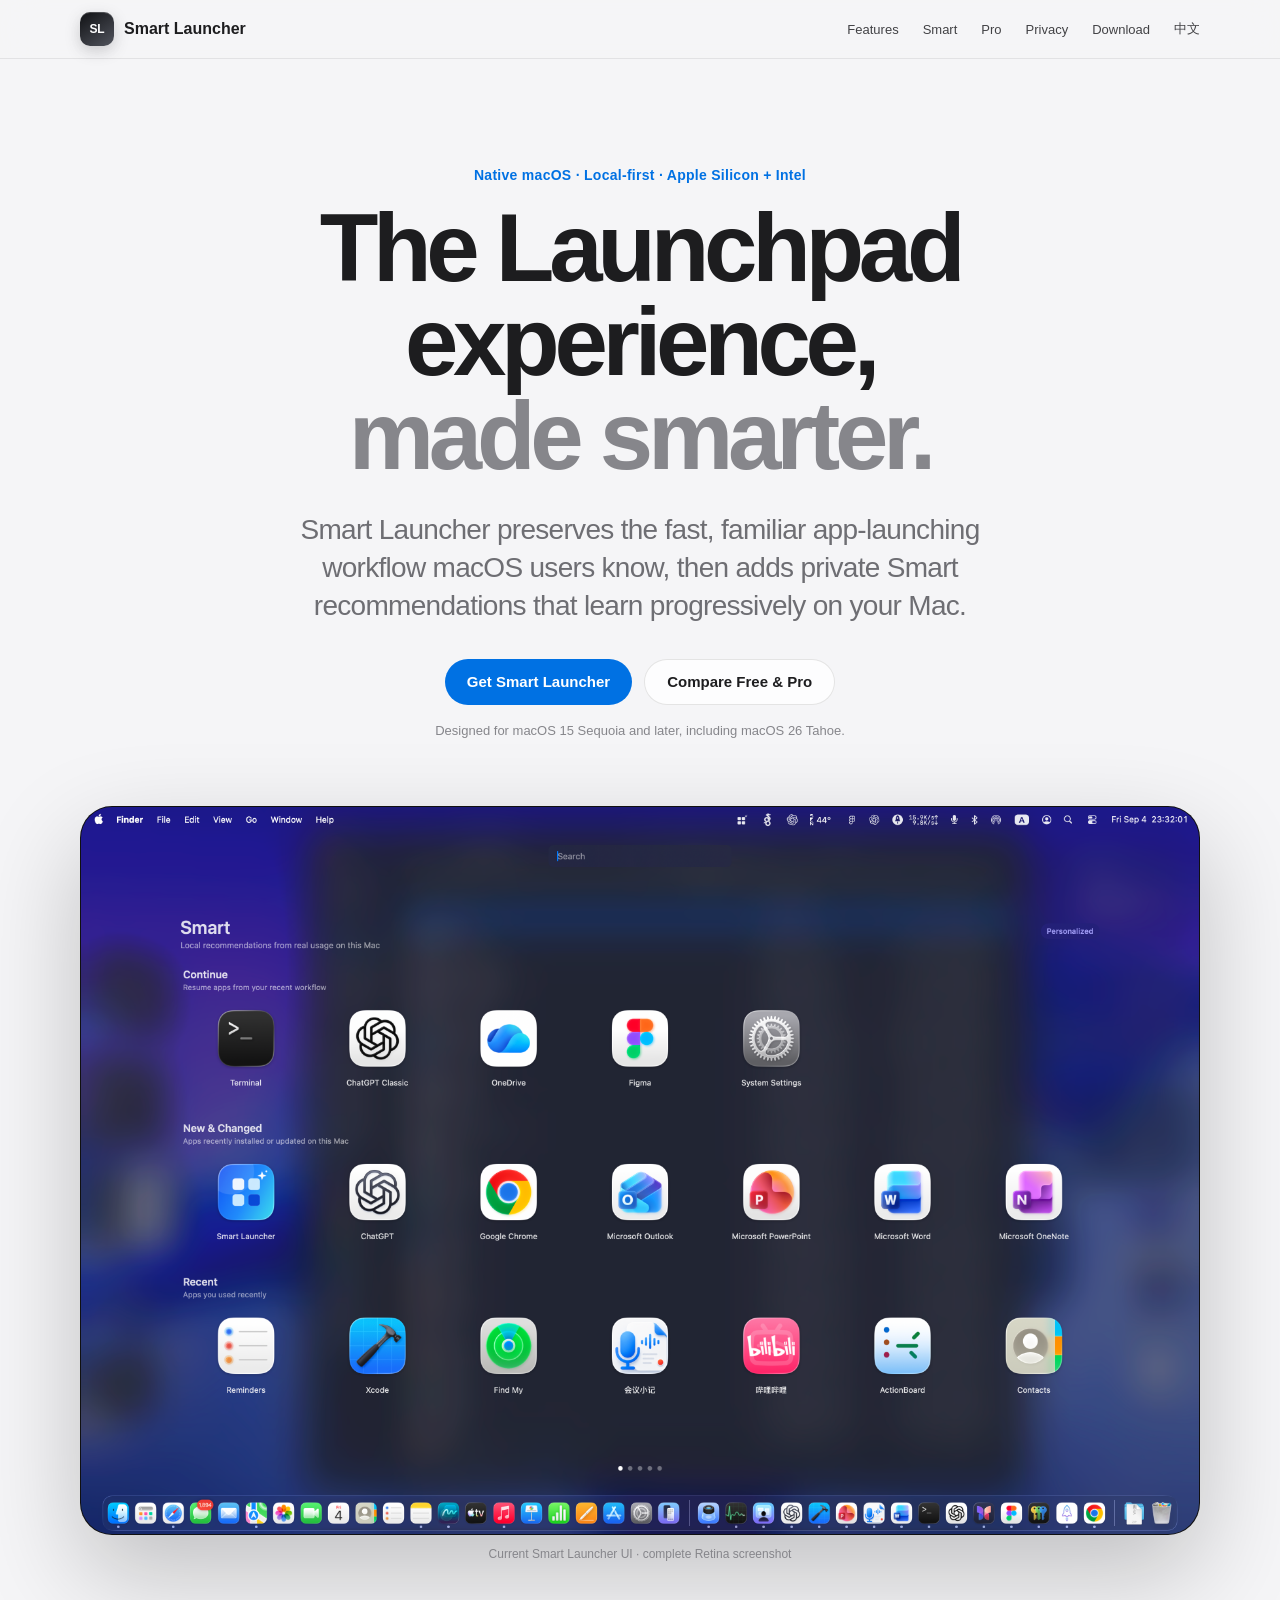
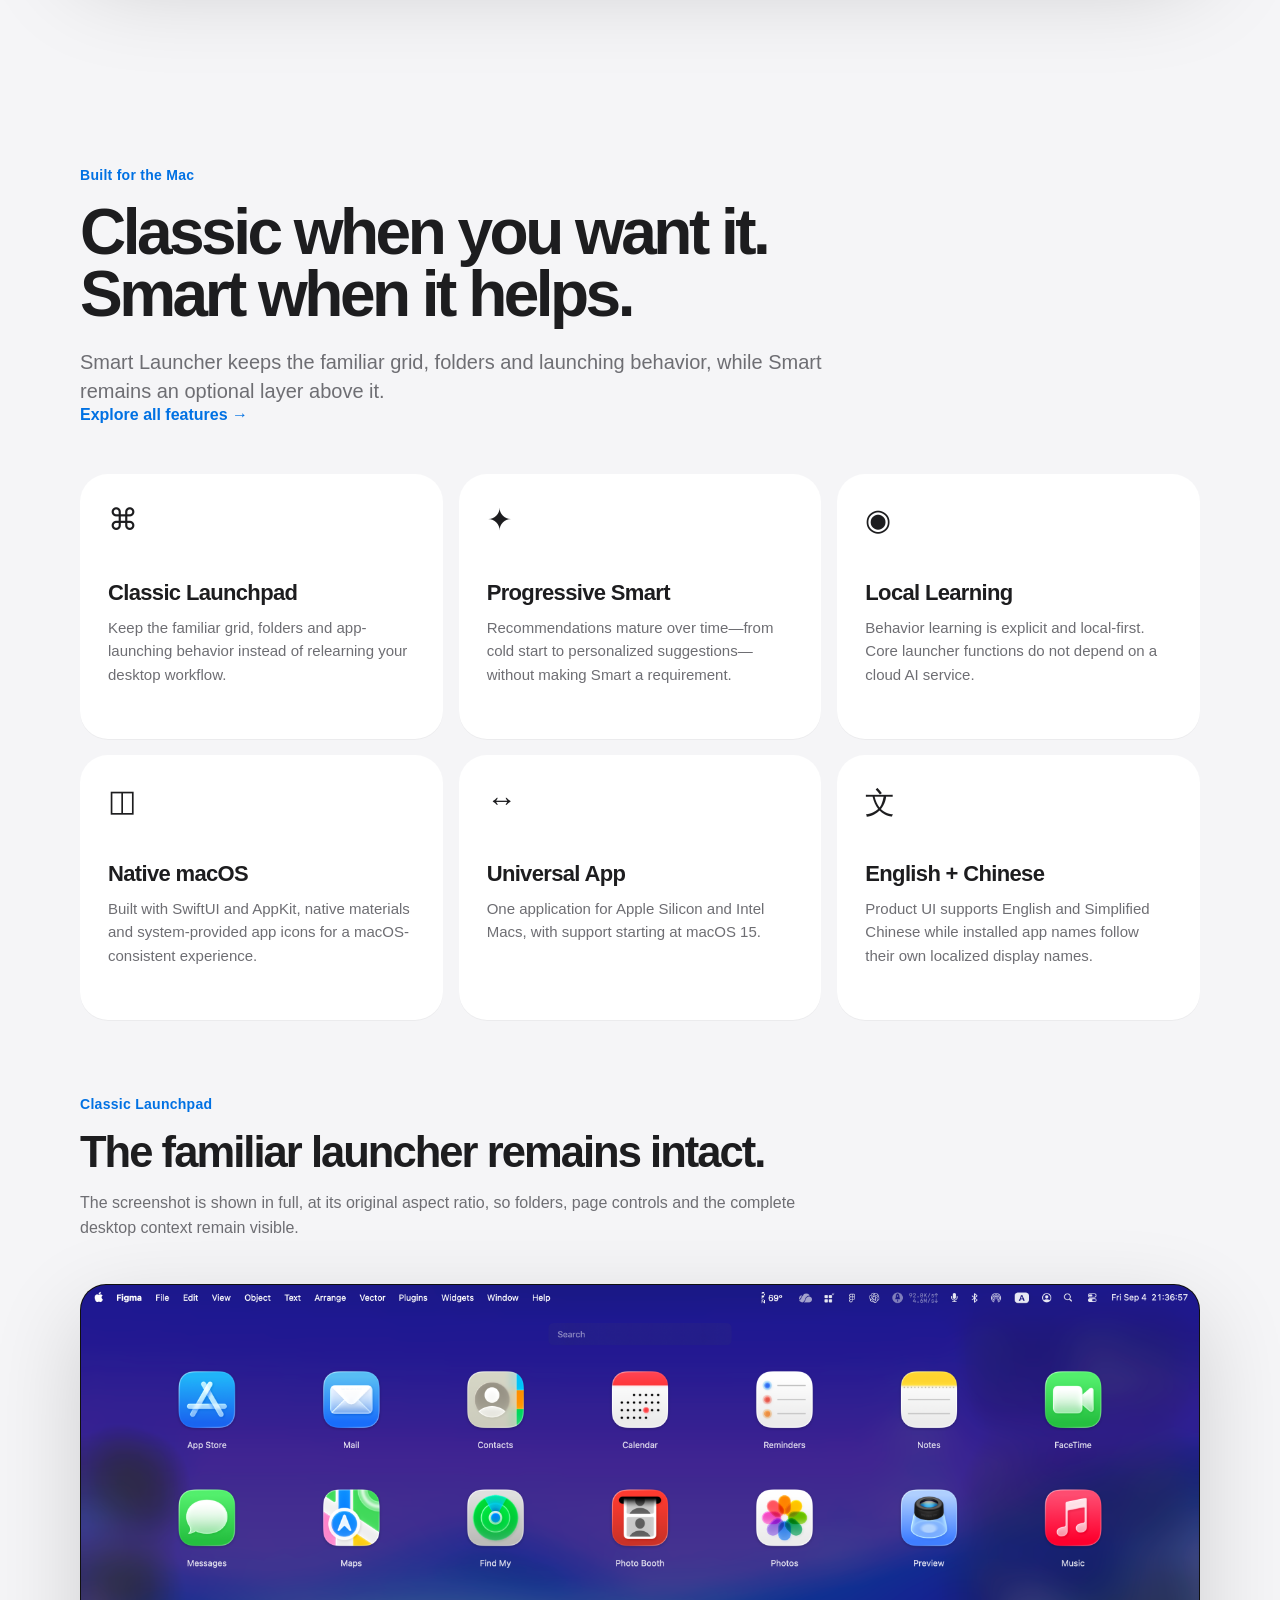
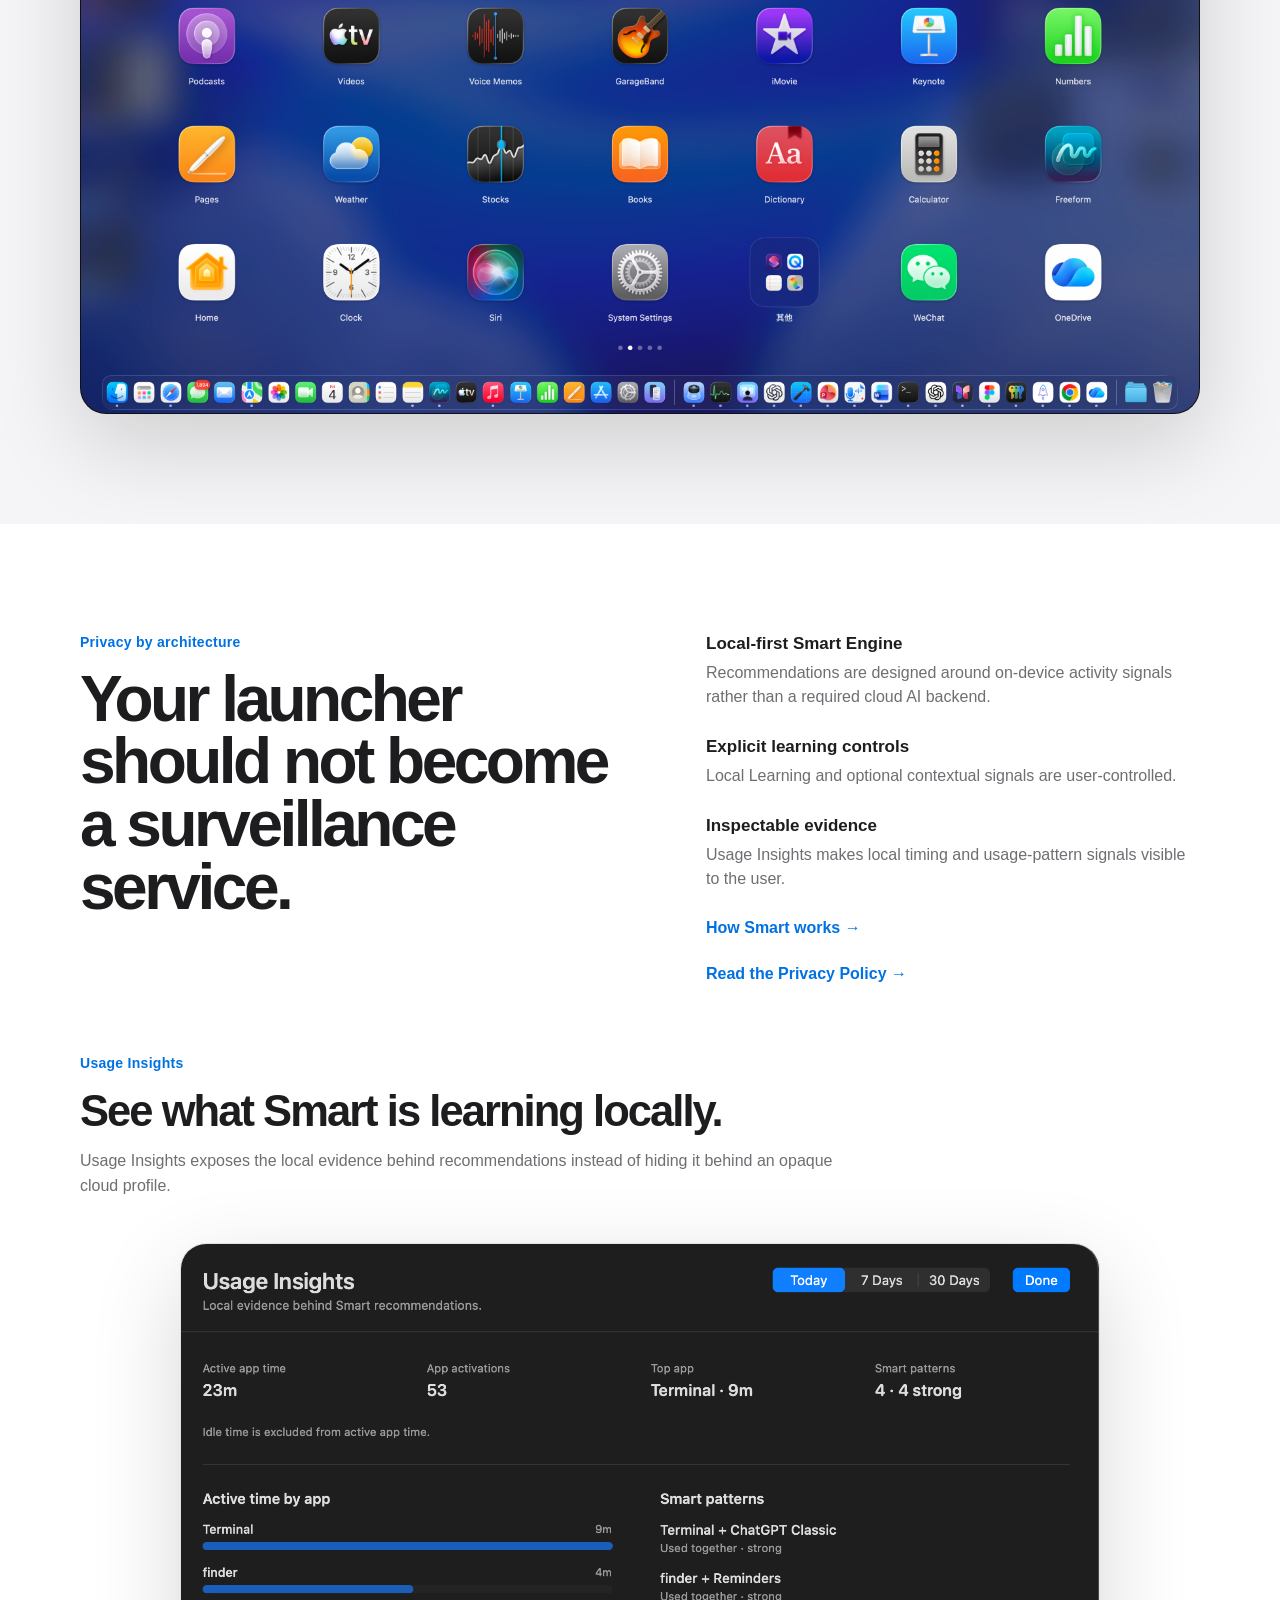
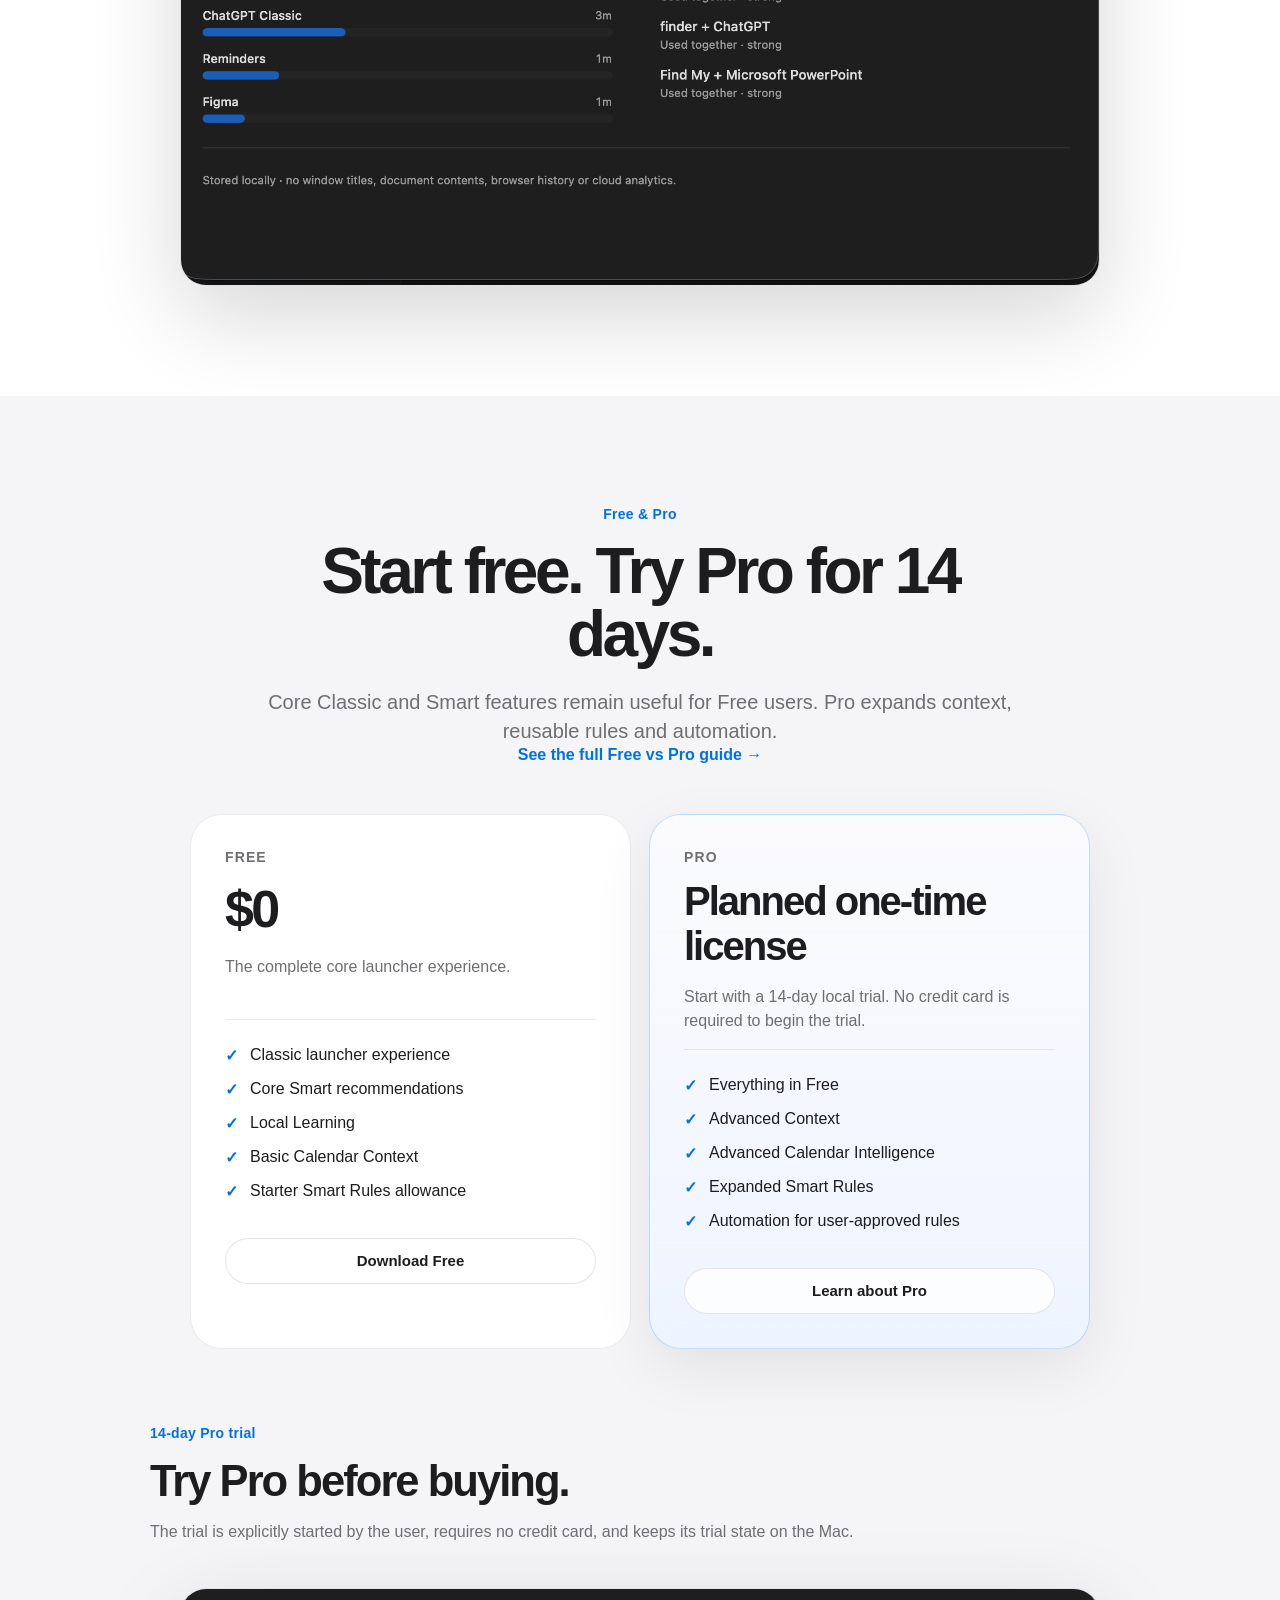
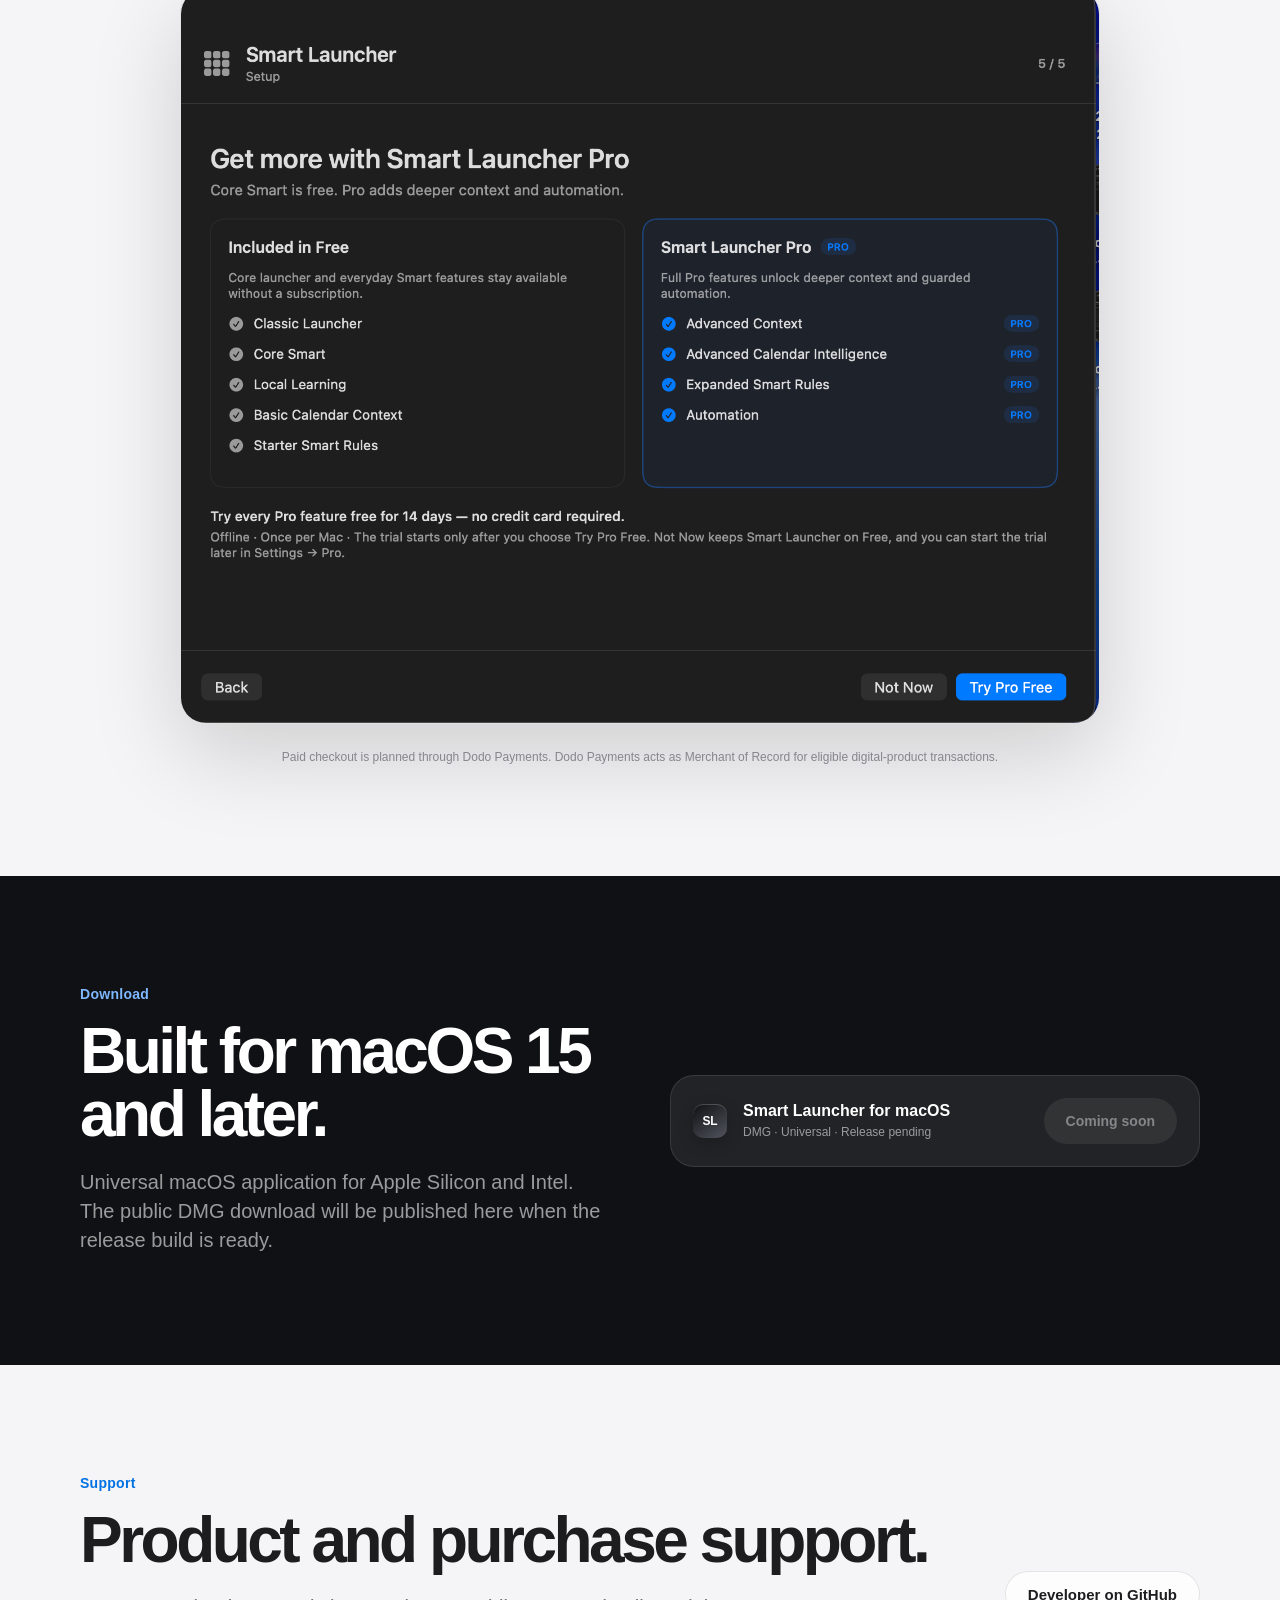
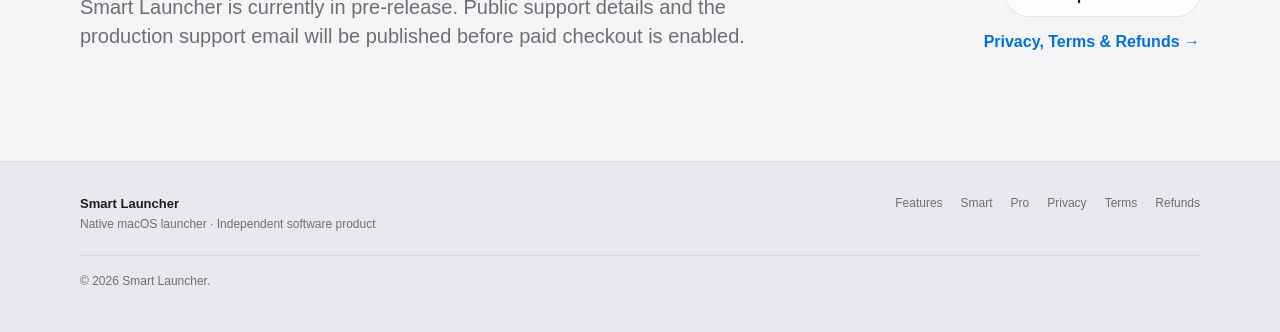
==== commit d0c9619f: "web: connect homepage to public product docs" ====
--- a/index.html
+++ b/index.html
@@ -15,7 +15,7 @@
   <header class="site-header">
     <div class="shell nav-wrap">
       <a class="brand" href="#top" aria-label="Smart Launcher home"><span class="brand-mark" aria-hidden="true">SL</span><span>Smart Launcher</span></a>
-      <nav class="nav-links" aria-label="Primary navigation"><a href="#features">Features</a><a href="#privacy">Privacy</a><a href="#pricing">Pricing</a><a href="#download">Download</a><a href="./legal.html">Legal</a><a class="language-switch" href="./index-zh.html" data-set-lang="zh-Hans" lang="zh-Hans">中文</a></nav>
+      <nav class="nav-links" aria-label="Primary navigation"><a href="./features.html">Features</a><a href="./smart.html">Smart</a><a href="./pro.html">Pro</a><a href="./legal.html#privacy-policy">Privacy</a><a href="#download">Download</a><a class="language-switch" href="./index-zh.html" data-set-lang="zh-Hans" lang="zh-Hans">中文</a></nav>
     </div>
   </header>
 
@@ -24,7 +24,7 @@
       <div class="eyebrow">Native macOS · Local-first · Apple Silicon + Intel</div>
       <h1>The Launchpad experience,<br><span>made smarter.</span></h1>
       <p class="hero-copy">Smart Launcher preserves the fast, familiar app-launching workflow macOS users know, then adds private Smart recommendations that learn progressively on your Mac.</p>
-      <div class="hero-actions"><a class="button button-primary" href="#download">Get Smart Launcher</a><a class="button button-secondary" href="#pricing">Compare Free &amp; Pro</a></div>
+      <div class="hero-actions"><a class="button button-primary" href="#download">Get Smart Launcher</a><a class="button button-secondary" href="./pro.html">Compare Free &amp; Pro</a></div>
       <p class="compatibility">Designed for macOS 15 Sequoia and later, including macOS 26 Tahoe.</p>
       <figure class="product-shot product-shot-hero">
         <img src="./assets/screenshots/hero-smart-en.png" alt="Complete Smart Launcher Smart page on macOS" width="3420" height="2224" fetchpriority="high">
@@ -33,7 +33,7 @@
     </section>
 
     <section id="features" class="section shell">
-      <div class="section-heading"><div class="eyebrow">Built for the Mac</div><h2>Classic when you want it. Smart when it helps.</h2><p>Smart Launcher keeps the familiar grid, folders and launching behavior, while Smart remains an optional layer above it.</p></div>
+      <div class="section-heading"><div class="eyebrow">Built for the Mac</div><h2>Classic when you want it. Smart when it helps.</h2><p>Smart Launcher keeps the familiar grid, folders and launching behavior, while Smart remains an optional layer above it.</p><a class="text-link" href="./features.html">Explore all features →</a></div>
       <div class="feature-grid">
         <article class="feature-card"><div class="feature-symbol">⌘</div><h3>Classic Launchpad</h3><p>Keep the familiar grid, folders and app-launching behavior instead of relearning your desktop workflow.</p></article>
         <article class="feature-card"><div class="feature-symbol">✦</div><h3>Progressive Smart</h3><p>Recommendations mature over time—from cold start to personalized suggestions—without making Smart a requirement.</p></article>
@@ -52,7 +52,7 @@
       <div class="shell">
         <div class="privacy-layout">
           <div><div class="eyebrow">Privacy by architecture</div><h2>Your launcher should not become a surveillance service.</h2></div>
-          <div class="privacy-points"><div><strong>Local-first Smart Engine</strong><span>Recommendations are designed around on-device activity signals rather than a required cloud AI backend.</span></div><div><strong>Explicit learning controls</strong><span>Local Learning and optional contextual signals are user-controlled.</span></div><div><strong>Inspectable evidence</strong><span>Usage Insights makes local timing and usage-pattern signals visible to the user.</span></div><a class="text-link" href="./legal.html#privacy-policy">Read the Privacy Policy →</a></div>
+          <div class="privacy-points"><div><strong>Local-first Smart Engine</strong><span>Recommendations are designed around on-device activity signals rather than a required cloud AI backend.</span></div><div><strong>Explicit learning controls</strong><span>Local Learning and optional contextual signals are user-controlled.</span></div><div><strong>Inspectable evidence</strong><span>Usage Insights makes local timing and usage-pattern signals visible to the user.</span></div><a class="text-link" href="./smart.html">How Smart works →</a><a class="text-link" href="./legal.html#privacy-policy">Read the Privacy Policy →</a></div>
         </div>
         <div class="screenshot-section screenshot-section-soft">
           <div class="screenshot-copy"><div class="eyebrow">Usage Insights</div><h3>See what Smart is learning locally.</h3><p>Usage Insights exposes the local evidence behind recommendations instead of hiding it behind an opaque cloud profile.</p></div>
@@ -62,10 +62,10 @@
     </section>
 
     <section id="pricing" class="section shell">
-      <div class="section-heading centered"><div class="eyebrow">Free &amp; Pro</div><h2>Start free. Try Pro for 14 days.</h2><p>Core Classic and Smart features remain useful for Free users. Pro expands context, reusable rules and automation.</p></div>
+      <div class="section-heading centered"><div class="eyebrow">Free &amp; Pro</div><h2>Start free. Try Pro for 14 days.</h2><p>Core Classic and Smart features remain useful for Free users. Pro expands context, reusable rules and automation.</p><a class="text-link" href="./pro.html">See the full Free vs Pro guide →</a></div>
       <div class="pricing-grid">
         <article class="price-card"><div class="price-kicker">Free</div><div class="price">$0</div><p class="price-copy">The complete core launcher experience.</p><ul><li>Classic launcher experience</li><li>Core Smart recommendations</li><li>Local Learning</li><li>Basic Calendar Context</li><li>Starter Smart Rules allowance</li></ul><a class="button button-secondary full" href="#download">Download Free</a></article>
-        <article class="price-card price-card-pro"><div class="price-kicker">Pro</div><div class="price price-text">One-time license</div><p class="price-copy">Start with a 14-day local trial. No credit card is required to begin the trial.</p><ul><li>Everything in Free</li><li>Advanced Context</li><li>Advanced Calendar Intelligence</li><li>Expanded Smart Rules</li><li>Automation for user-approved rules</li></ul><span class="button button-disabled full" aria-disabled="true">Pro checkout coming soon</span></article>
+        <article class="price-card price-card-pro"><div class="price-kicker">Pro</div><div class="price price-text">Planned one-time license</div><p class="price-copy">Start with a 14-day local trial. No credit card is required to begin the trial.</p><ul><li>Everything in Free</li><li>Advanced Context</li><li>Advanced Calendar Intelligence</li><li>Expanded Smart Rules</li><li>Automation for user-approved rules</li></ul><a class="button button-secondary full" href="./pro.html">Learn about Pro</a></article>
       </div>
       <div class="screenshot-section screenshot-section-trial">
         <div class="screenshot-copy"><div class="eyebrow">14-day Pro trial</div><h3>Try Pro before buying.</h3><p>The trial is explicitly started by the user, requires no credit card, and keeps its trial state on the Mac.</p></div>
@@ -78,7 +78,7 @@
     <section id="support" class="section shell support-section"><div><div class="eyebrow">Support</div><h2>Product and purchase support.</h2><p>Smart Launcher is currently in pre-release. Public support details and the production support email will be published before paid checkout is enabled.</p></div><div class="support-links"><a class="button button-secondary" href="https://github.com/qianer-lab" rel="noreferrer">Developer on GitHub</a><a class="text-link" href="./legal.html">Privacy, Terms &amp; Refunds →</a></div></section>
   </main>
 
-  <footer class="site-footer"><div class="shell footer-wrap"><div><strong>Smart Launcher</strong><span>Native macOS launcher · Independent software product</span></div><nav aria-label="Footer navigation"><a href="#features">Features</a><a href="#pricing">Pricing</a><a href="./legal.html#privacy-policy">Privacy</a><a href="./legal.html#terms">Terms</a><a href="./legal.html#refund-policy">Refunds</a></nav><div class="copyright">© <span id="year">2026</span> Smart Launcher.</div></div></footer>
+  <footer class="site-footer"><div class="shell footer-wrap"><div><strong>Smart Launcher</strong><span>Native macOS launcher · Independent software product</span></div><nav aria-label="Footer navigation"><a href="./features.html">Features</a><a href="./smart.html">Smart</a><a href="./pro.html">Pro</a><a href="./legal.html#privacy-policy">Privacy</a><a href="./legal.html#terms">Terms</a><a href="./legal.html#refund-policy">Refunds</a></nav><div class="copyright">© <span id="year">2026</span> Smart Launcher.</div></div></footer>
   <script src="./assets/site.js"></script>
 </body>
 </html>
--- a/assets/product-shots.css
+++ b/assets/product-shots.css
@@ -1,12 +1,19 @@
 .product-shot { margin: 0; }
-.product-shot img { display: block; width: 100%; height: auto; border-radius: 26px; border: 1px solid rgba(0,0,0,.08); box-shadow: 0 30px 90px rgba(0,0,0,.16); background: #111; }
+.product-shot img { display: block; width: 100%; height: auto; object-fit: contain; border-radius: 26px; border: 1px solid rgba(0,0,0,.08); box-shadow: 0 30px 90px rgba(0,0,0,.16); background: #111; }
 .product-shot figcaption { margin-top: 12px; color: #86868b; font-size: 12px; text-align: center; }
-.product-shot-hero { width: min(1080px,100%); margin: 68px auto 0; }
+.product-shot-hero { width: min(1120px,100%); margin: 68px auto 0; }
 .product-shot-hero img { border-radius: 32px; box-shadow: 0 38px 100px rgba(0,0,0,.22); }
-.product-tour { margin-top: 72px; padding: 38px; border-radius: 34px; background: #fff; border: 1px solid rgba(0,0,0,.06); }
-.product-tour-copy { max-width: 760px; margin: 0 0 28px; }
-.product-tour-copy h3 { margin: 0; font-size: clamp(30px,3.4vw,46px); line-height: 1.03; letter-spacing: -.045em; }
-.product-tour-copy p { color: #6e6e73; font-size: 16px; line-height: 1.55; }
-.product-shot-wide img { border-radius: 22px; box-shadow: 0 22px 60px rgba(0,0,0,.14); background: #f5f5f7; }
-@media (max-width: 860px) { .product-tour { padding: 24px; } }
-@media (max-width: 620px) { .product-shot-hero { margin-top: 44px; } .product-shot img, .product-shot-hero img { border-radius: 20px; } .product-tour { margin-top: 48px; padding: 18px; border-radius: 26px; } }
+.screenshot-section { margin-top: 76px; display: grid; gap: 28px; }
+.screenshot-section-soft { margin-top: 72px; }
+.screenshot-section-trial { max-width: 980px; margin-left: auto; margin-right: auto; }
+.screenshot-copy { max-width: 760px; }
+.screenshot-copy h3 { margin: 0; font-size: clamp(30px,3.4vw,46px); line-height: 1.03; letter-spacing: -.045em; }
+.screenshot-copy p { color: #6e6e73; font-size: 16px; line-height: 1.55; }
+.product-shot-full { width: 100%; }
+.product-shot-window { width: min(920px,100%); margin-left: auto; margin-right: auto; }
+.product-shot-window img { background: #f5f5f7; }
+@media (max-width: 620px) {
+  .product-shot-hero { margin-top: 44px; }
+  .product-shot img, .product-shot-hero img { border-radius: 20px; }
+  .screenshot-section { margin-top: 52px; gap: 22px; }
+}
